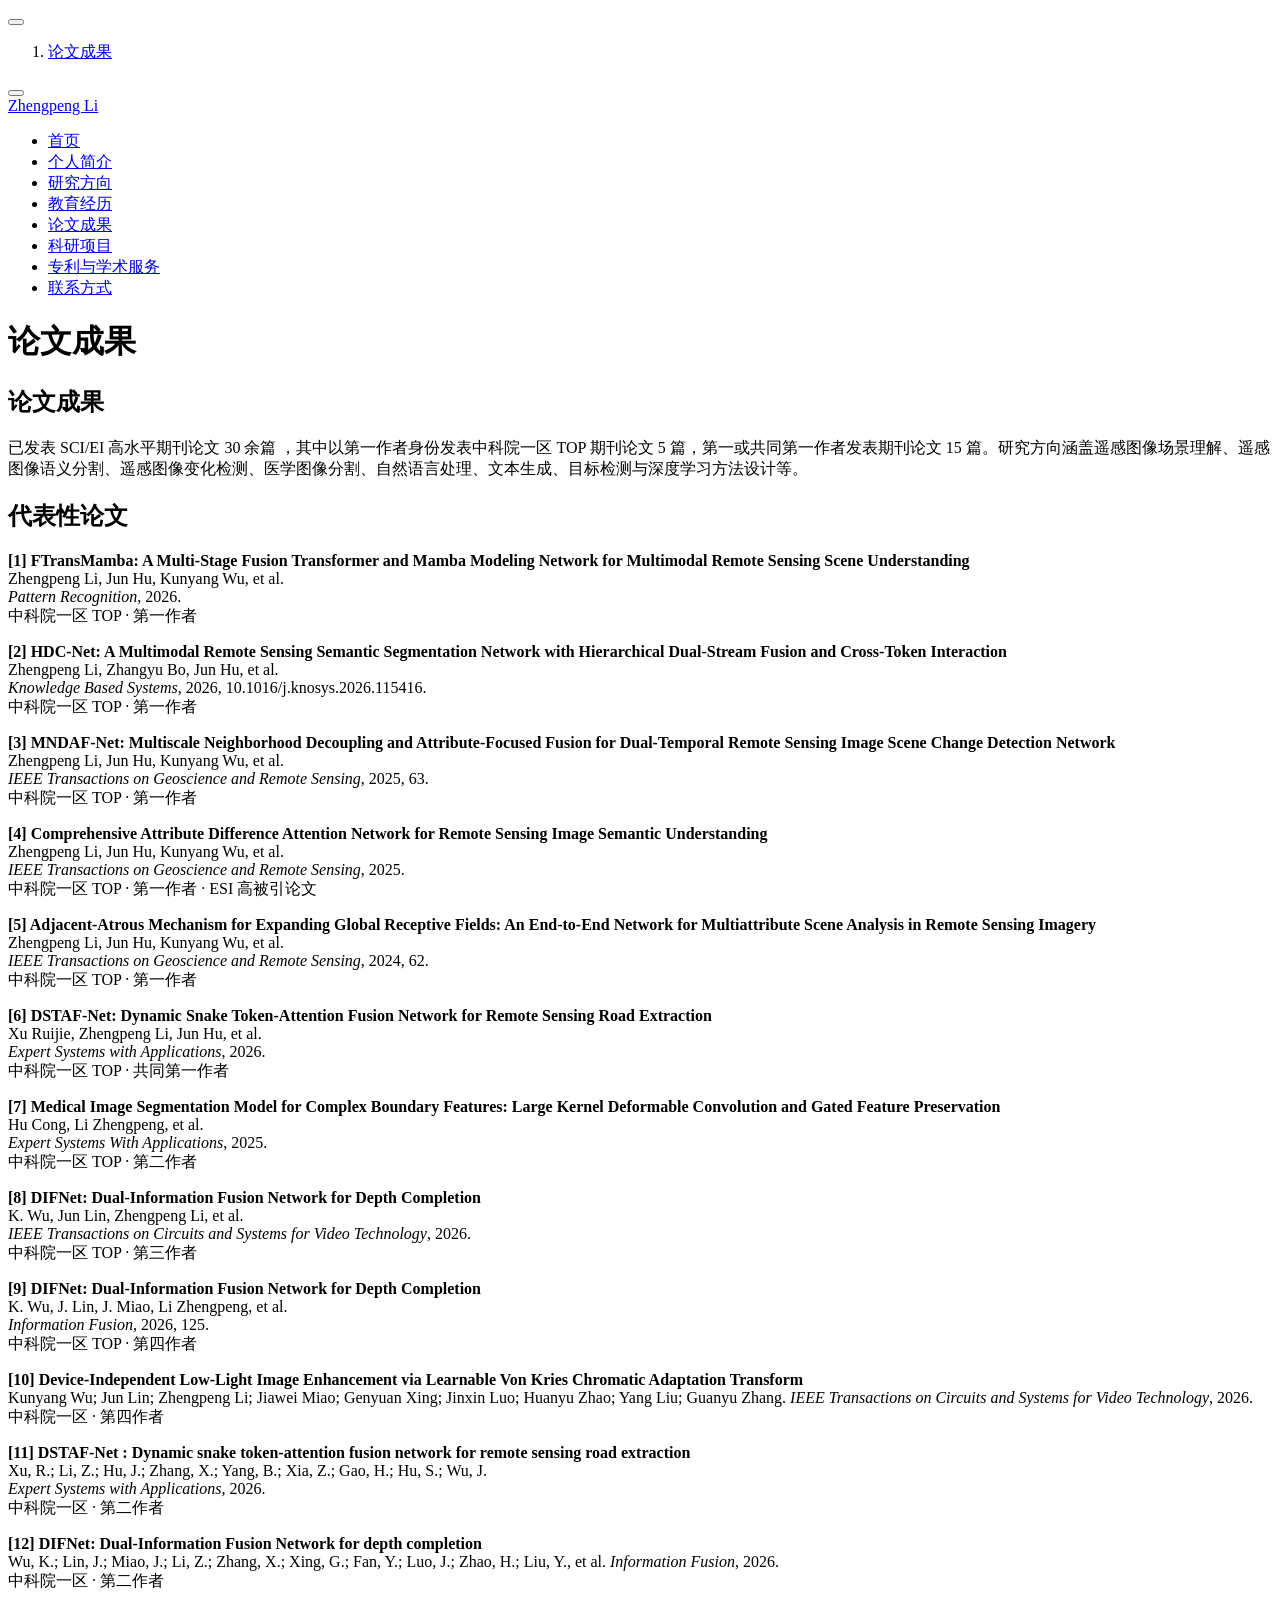
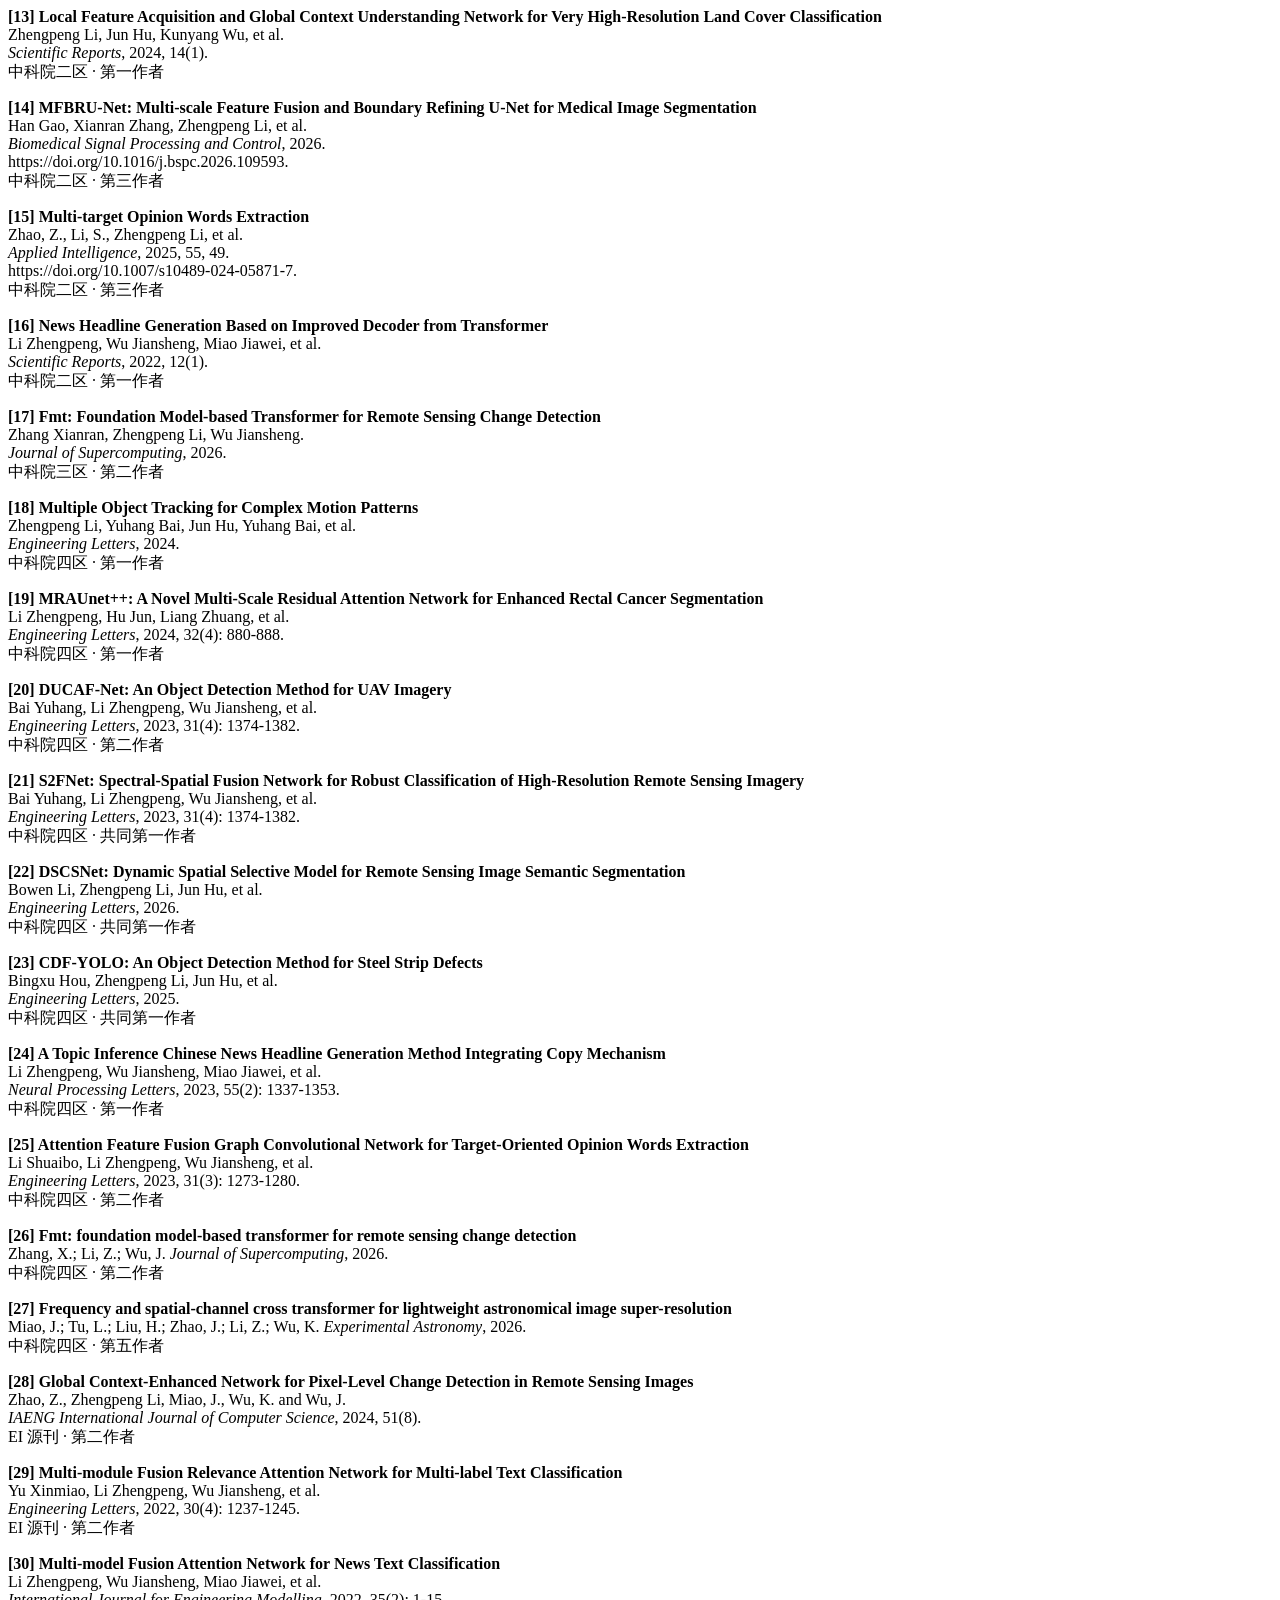
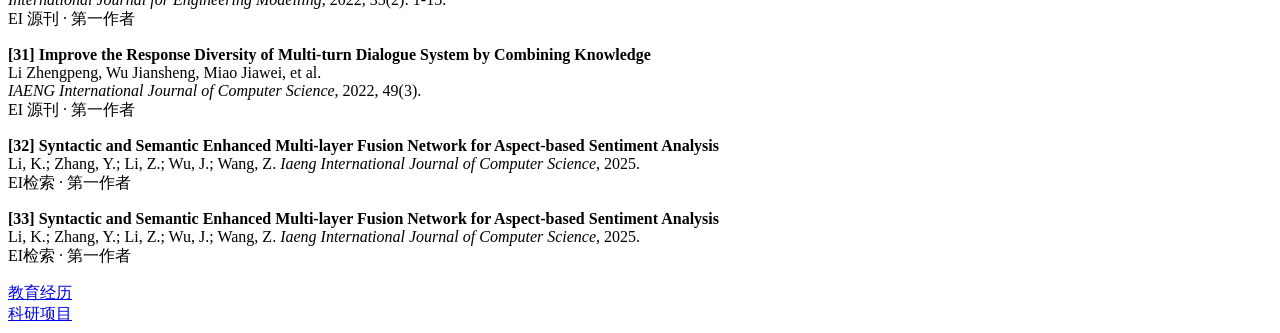
==== docs/publications.html @ 9f1d7768 "update page" ====
<!DOCTYPE html>
<html xmlns="http://www.w3.org/1999/xhtml" lang="en" xml:lang="en"><head>

<meta charset="utf-8">
<meta name="generator" content="quarto-1.9.38">

<meta name="viewport" content="width=device-width, initial-scale=1.0, user-scalable=yes">


<title>论文成果 – Zhengpeng Li</title>
<style>
/* Default styles provided by pandoc.
** See https://pandoc.org/MANUAL.html#variables-for-html for config info.
*/
code{white-space: pre-wrap;}
span.smallcaps{font-variant: small-caps;}
div.columns{display: flex; gap: min(4vw, 1.5em);}
div.column{flex: auto; overflow-x: auto;}
div.hanging-indent{margin-left: 1.5em; text-indent: -1.5em;}
ul.task-list{list-style: none;}
ul.task-list li input[type="checkbox"] {
  width: 0.8em;
  margin: 0 0.8em 0.2em -1em; /* quarto-specific, see https://github.com/quarto-dev/quarto-cli/issues/4556 */ 
  vertical-align: middle;
}
</style>


<script src="site_libs/quarto-nav/quarto-nav.js"></script>
<script src="site_libs/quarto-nav/headroom.min.js"></script>
<script src="site_libs/clipboard/clipboard.min.js"></script>
<script src="site_libs/quarto-search/autocomplete.umd.js"></script>
<script src="site_libs/quarto-search/fuse.min.js"></script>
<script src="site_libs/quarto-search/quarto-search.js"></script>
<meta name="quarto:offset" content="./">
<link href="./projects.html" rel="next">
<link href="./education.html" rel="prev">
<script src="site_libs/quarto-html/quarto.js" type="module"></script>
<script src="site_libs/quarto-html/tabsets/tabsets.js" type="module"></script>
<script src="site_libs/quarto-html/popper.min.js"></script>
<script src="site_libs/quarto-html/tippy.umd.min.js"></script>
<script src="site_libs/quarto-html/anchor.min.js"></script>
<link href="site_libs/quarto-html/tippy.css" rel="stylesheet">
<link href="site_libs/quarto-html/quarto-syntax-highlighting-15634bcf2e68342d4ad2dfa704d543f6.css" rel="stylesheet" id="quarto-text-highlighting-styles">
<script src="site_libs/bootstrap/bootstrap.min.js"></script>
<link href="site_libs/bootstrap/bootstrap-icons.css" rel="stylesheet">
<link href="site_libs/bootstrap/bootstrap-787e033c7b6f65c9dfccb6078e5d2d34.min.css" rel="stylesheet" append-hash="true" id="quarto-bootstrap" data-mode="light">
<script id="quarto-search-options" type="application/json">{
  "location": "sidebar",
  "copy-button": false,
  "collapse-after": 3,
  "panel-placement": "start",
  "type": "textbox",
  "limit": 50,
  "keyboard-shortcut": [
    "f",
    "/",
    "s"
  ],
  "show-item-context": false,
  "language": {
    "search-no-results-text": "No results",
    "search-matching-documents-text": "matching documents",
    "search-copy-link-title": "Copy link to search",
    "search-hide-matches-text": "Hide additional matches",
    "search-more-match-text": "more match in this document",
    "search-more-matches-text": "more matches in this document",
    "search-clear-button-title": "Clear",
    "search-text-placeholder": "",
    "search-detached-cancel-button-title": "Cancel",
    "search-submit-button-title": "Submit",
    "search-label": "Search"
  }
}</script>
<style>html{ scroll-behavior: smooth; }</style>


<link rel="stylesheet" href="styles.css">
</head>

<body class="nav-sidebar docked fullcontent quarto-light">

<div id="quarto-search-results"></div>
  <header id="quarto-header" class="headroom fixed-top">
  <nav class="quarto-secondary-nav">
    <div class="container-fluid d-flex">
      <button type="button" class="quarto-btn-toggle btn" data-bs-toggle="collapse" role="button" data-bs-target=".quarto-sidebar-collapse-item" aria-controls="quarto-sidebar" aria-expanded="false" aria-label="Toggle sidebar navigation" onclick="if (window.quartoToggleHeadroom) { window.quartoToggleHeadroom(); }">
        <i class="bi bi-layout-text-sidebar-reverse"></i>
      </button>
        <nav class="quarto-page-breadcrumbs" aria-label="breadcrumb"><ol class="breadcrumb"><li class="breadcrumb-item"><a href="./publications.html">论文成果</a></li></ol></nav>
        <a class="flex-grow-1" role="navigation" data-bs-toggle="collapse" data-bs-target=".quarto-sidebar-collapse-item" aria-controls="quarto-sidebar" aria-expanded="false" aria-label="Toggle sidebar navigation" onclick="if (window.quartoToggleHeadroom) { window.quartoToggleHeadroom(); }">      
        </a>
      <button type="button" class="btn quarto-search-button" aria-label="Search" onclick="window.quartoOpenSearch();">
        <i class="bi bi-search"></i>
      </button>
    </div>
  </nav>
</header>
<!-- content -->
<div id="quarto-content" class="quarto-container page-columns page-rows-contents page-layout-article">
<!-- sidebar -->
  <nav id="quarto-sidebar" class="sidebar collapse collapse-horizontal quarto-sidebar-collapse-item sidebar-navigation docked overflow-auto">
    <div class="pt-lg-2 mt-2 text-left sidebar-header">
    <div class="sidebar-title mb-0 py-0">
      <a href="./">Zhengpeng Li</a> 
    </div>
      </div>
        <div class="mt-2 flex-shrink-0 align-items-center">
        <div class="sidebar-search">
        <div id="quarto-search" class="" title="Search"></div>
        </div>
        </div>
    <div class="sidebar-menu-container"> 
    <ul class="list-unstyled mt-1">
        <li class="sidebar-item">
  <div class="sidebar-item-container"> 
  <a href="./index.html" class="sidebar-item-text sidebar-link">
 <span class="menu-text">首页</span></a>
  </div>
</li>
        <li class="sidebar-item">
  <div class="sidebar-item-container"> 
  <a href="./about.html" class="sidebar-item-text sidebar-link">
 <span class="menu-text">个人简介</span></a>
  </div>
</li>
        <li class="sidebar-item">
  <div class="sidebar-item-container"> 
  <a href="./research.html" class="sidebar-item-text sidebar-link">
 <span class="menu-text">研究方向</span></a>
  </div>
</li>
        <li class="sidebar-item">
  <div class="sidebar-item-container"> 
  <a href="./education.html" class="sidebar-item-text sidebar-link">
 <span class="menu-text">教育经历</span></a>
  </div>
</li>
        <li class="sidebar-item">
  <div class="sidebar-item-container"> 
  <a href="./publications.html" class="sidebar-item-text sidebar-link active">
 <span class="menu-text">论文成果</span></a>
  </div>
</li>
        <li class="sidebar-item">
  <div class="sidebar-item-container"> 
  <a href="./projects.html" class="sidebar-item-text sidebar-link">
 <span class="menu-text">科研项目</span></a>
  </div>
</li>
        <li class="sidebar-item">
  <div class="sidebar-item-container"> 
  <a href="./service.html" class="sidebar-item-text sidebar-link">
 <span class="menu-text">专利与学术服务</span></a>
  </div>
</li>
        <li class="sidebar-item">
  <div class="sidebar-item-container"> 
  <a href="./contact.html" class="sidebar-item-text sidebar-link">
 <span class="menu-text">联系方式</span></a>
  </div>
</li>
    </ul>
    </div>
</nav>
<div id="quarto-sidebar-glass" class="quarto-sidebar-collapse-item" data-bs-toggle="collapse" data-bs-target=".quarto-sidebar-collapse-item"></div>
<!-- margin-sidebar -->
    
<!-- main -->
<main class="content" id="quarto-document-content">

<header id="title-block-header" class="quarto-title-block default">
<div class="quarto-title">
<h1 class="title">论文成果</h1>
</div>



<div class="quarto-title-meta">

    
  
    
  </div>
  


</header>


<section id="论文成果" class="level1">
<h1>论文成果</h1>
<div class="content-card">
<p>已发表 SCI/EI 高水平期刊论文 30 余篇 ，其中以第一作者身份发表中科院一区 TOP 期刊论文 5 篇，第一或共同第一作者发表期刊论文 15 篇。研究方向涵盖遥感图像场景理解、遥感图像语义分割、遥感图像变化检测、医学图像分割、自然语言处理、文本生成、目标检测与深度学习方法设计等。</p>
</div>
<section id="代表性论文" class="level2">
<h2 class="anchored" data-anchor-id="代表性论文">代表性论文</h2>
<div class="paper-list">
<div class="paper-card">
<p><strong>[1] FTransMamba: A Multi-Stage Fusion Transformer and Mamba Modeling Network for Multimodal Remote Sensing Scene Understanding</strong><br>
Zhengpeng Li, Jun Hu, Kunyang Wu, et al.<br>
<em>Pattern Recognition</em>, 2026.<br>
<span class="paper-label">中科院一区 TOP · 第一作者</span></p>
</div>
<div class="paper-card">
<p><strong>[2] HDC-Net: A Multimodal Remote Sensing Semantic Segmentation Network with Hierarchical Dual-Stream Fusion and Cross-Token Interaction</strong><br>
Zhengpeng Li, Zhangyu Bo, Jun Hu, et al.<br>
<em>Knowledge Based Systems</em>, 2026, 10.1016/j.knosys.2026.115416.<br>
<span class="paper-label">中科院一区 TOP · 第一作者</span></p>
</div>
<div class="paper-card">
<p><strong>[3] MNDAF-Net: Multiscale Neighborhood Decoupling and Attribute-Focused Fusion for Dual-Temporal Remote Sensing Image Scene Change Detection Network</strong><br>
Zhengpeng Li, Jun Hu, Kunyang Wu, et al.<br>
<em>IEEE Transactions on Geoscience and Remote Sensing</em>, 2025, 63.<br>
<span class="paper-label">中科院一区 TOP · 第一作者</span></p>
</div>
<div class="paper-card">
<p><strong>[4] Comprehensive Attribute Difference Attention Network for Remote Sensing Image Semantic Understanding</strong><br>
Zhengpeng Li, Jun Hu, Kunyang Wu, et al.<br>
<em>IEEE Transactions on Geoscience and Remote Sensing</em>, 2025.<br>
<span class="paper-label orange">中科院一区 TOP · 第一作者 · ESI 高被引论文</span></p>
</div>
<div class="paper-card">
<p><strong>[5] Adjacent-Atrous Mechanism for Expanding Global Receptive Fields: An End-to-End Network for Multiattribute Scene Analysis in Remote Sensing Imagery</strong><br>
Zhengpeng Li, Jun Hu, Kunyang Wu, et al.<br>
<em>IEEE Transactions on Geoscience and Remote Sensing</em>, 2024, 62.<br>
<span class="paper-label">中科院一区 TOP · 第一作者</span></p>
</div>
<div class="paper-card">
<p><strong>[6] DSTAF-Net: Dynamic Snake Token-Attention Fusion Network for Remote Sensing Road Extraction</strong><br>
Xu Ruijie, Zhengpeng Li, Jun Hu, et al.<br>
<em>Expert Systems with Applications</em>, 2026.<br>
<span class="paper-label blue">中科院一区 TOP · 共同第一作者</span></p>
</div>
<div class="paper-card">
<p><strong>[7] Medical Image Segmentation Model for Complex Boundary Features: Large Kernel Deformable Convolution and Gated Feature Preservation</strong><br>
Hu Cong, Li Zhengpeng, et al.<br>
<em>Expert Systems With Applications</em>, 2025.<br>
<span class="paper-label blue">中科院一区 TOP · 第二作者</span></p>
</div>
<div class="paper-card">
<p><strong>[8] DIFNet: Dual-Information Fusion Network for Depth Completion</strong><br>
K. Wu, Jun Lin, Zhengpeng Li, et al.<br>
<em>IEEE Transactions on Circuits and Systems for Video Technology</em>, 2026.<br>
<span class="paper-label gray">中科院一区 TOP · 第三作者</span></p>
</div>
<div class="paper-card">
<p><strong>[9] DIFNet: Dual-Information Fusion Network for Depth Completion</strong><br>
K. Wu, J. Lin, J. Miao, Li Zhengpeng, et al.<br>
<em>Information Fusion</em>, 2026, 125.<br>
<span class="paper-label gray">中科院一区 TOP · 第四作者</span></p>
</div>
<div class="paper-card">
<p><strong>[10] Device-Independent Low-Light Image Enhancement via Learnable Von Kries Chromatic Adaptation Transform</strong><br>
Kunyang Wu; Jun Lin; Zhengpeng Li; Jiawei Miao; Genyuan Xing; Jinxin Luo; Huanyu Zhao; Yang Liu; Guanyu Zhang. <em>IEEE Transactions on Circuits and Systems for Video Technology</em>, 2026.<br>
<span class="paper-label gray">中科院一区 · 第四作者</span></p>
</div>
<div class="paper-card">
<p><strong>[11] DSTAF-Net : Dynamic snake token-attention fusion network for remote sensing road extraction</strong><br>
Xu, R.; Li, Z.; Hu, J.; Zhang, X.; Yang, B.; Xia, Z.; Gao, H.; Hu, S.; Wu, J.<br>
<em>Expert Systems with Applications</em>, 2026.<br>
<span class="paper-label gray">中科院一区 · 第二作者</span></p>
</div>
<div class="paper-card">
<p><strong>[12] DIFNet: Dual-Information Fusion Network for depth completion</strong><br>
Wu, K.; Lin, J.; Miao, J.; Li, Z.; Zhang, X.; Xing, G.; Fan, Y.; Luo, J.; Zhao, H.; Liu, Y., et al. <em>Information Fusion</em>, 2026.<br>
<span class="paper-label gray">中科院一区 · 第二作者</span></p>
</div>
<div class="paper-card">
<p><strong>[13] Local Feature Acquisition and Global Context Understanding Network for Very High-Resolution Land Cover Classification</strong><br>
Zhengpeng Li, Jun Hu, Kunyang Wu, et al.<br>
<em>Scientific Reports</em>, 2024, 14(1).<br>
<span class="paper-label gray">中科院二区 · 第一作者</span></p>
</div>
<div class="paper-card">
<p><strong>[14] MFBRU-Net: Multi-scale Feature Fusion and Boundary Refining U-Net for Medical Image Segmentation</strong><br>
Han Gao, Xianran Zhang, Zhengpeng Li, et al.<br>
<em>Biomedical Signal Processing and Control</em>, 2026.<br>
https://doi.org/10.1016/j.bspc.2026.109593.<br>
<span class="paper-label gray">中科院二区 · 第三作者</span></p>
</div>
<div class="paper-card">
<p><strong>[15] Multi-target Opinion Words Extraction</strong><br>
Zhao, Z., Li, S., Zhengpeng Li, et al.<br>
<em>Applied Intelligence</em>, 2025, 55, 49.<br>
https://doi.org/10.1007/s10489-024-05871-7.<br>
<span class="paper-label gray">中科院二区 · 第三作者</span></p>
</div>
<div class="paper-card">
<p><strong>[16] News Headline Generation Based on Improved Decoder from Transformer</strong><br>
Li Zhengpeng, Wu Jiansheng, Miao Jiawei, et al.<br>
<em>Scientific Reports</em>, 2022, 12(1).<br>
<span class="paper-label gray">中科院二区 · 第一作者</span></p>
</div>
<div class="paper-card">
<p><strong>[17] Fmt: Foundation Model-based Transformer for Remote Sensing Change Detection</strong><br>
Zhang Xianran, Zhengpeng Li, Wu Jiansheng.<br>
<em>Journal of Supercomputing</em>, 2026.<br>
<span class="paper-label gray">中科院三区 · 第二作者</span></p>
</div>
<div class="paper-card">
<p><strong>[18] Multiple Object Tracking for Complex Motion Patterns</strong><br>
Zhengpeng Li, Yuhang Bai, Jun Hu, Yuhang Bai, et al.<br>
<em>Engineering Letters</em>, 2024.<br>
<span class="paper-label gray">中科院四区 · 第一作者</span></p>
</div>
<div class="paper-card">
<p><strong>[19] MRAUnet++: A Novel Multi-Scale Residual Attention Network for Enhanced Rectal Cancer Segmentation</strong><br>
Li Zhengpeng, Hu Jun, Liang Zhuang, et al.<br>
<em>Engineering Letters</em>, 2024, 32(4): 880-888.<br>
<span class="paper-label gray">中科院四区 · 第一作者</span></p>
</div>
<div class="paper-card">
<p><strong>[20] DUCAF-Net: An Object Detection Method for UAV Imagery</strong><br>
Bai Yuhang, Li Zhengpeng, Wu Jiansheng, et al.<br>
<em>Engineering Letters</em>, 2023, 31(4): 1374-1382.<br>
<span class="paper-label gray">中科院四区 · 第二作者</span></p>
</div>
<div class="paper-card">
<p><strong>[21] S2FNet: Spectral-Spatial Fusion Network for Robust Classification of High-Resolution Remote Sensing Imagery</strong><br>
Bai Yuhang, Li Zhengpeng, Wu Jiansheng, et al.<br>
<em>Engineering Letters</em>, 2023, 31(4): 1374-1382.<br>
<span class="paper-label blue">中科院四区 · 共同第一作者</span></p>
</div>
<div class="paper-card">
<p><strong>[22] DSCSNet: Dynamic Spatial Selective Model for Remote Sensing Image Semantic Segmentation</strong><br>
Bowen Li, Zhengpeng Li, Jun Hu, et al.<br>
<em>Engineering Letters</em>, 2026.<br>
<span class="paper-label blue">中科院四区 · 共同第一作者</span></p>
</div>
<div class="paper-card">
<p><strong>[23] CDF-YOLO: An Object Detection Method for Steel Strip Defects</strong><br>
Bingxu Hou, Zhengpeng Li, Jun Hu, et al.<br>
<em>Engineering Letters</em>, 2025.<br>
<span class="paper-label blue">中科院四区 · 共同第一作者</span></p>
</div>
<div class="paper-card">
<p><strong>[24] A Topic Inference Chinese News Headline Generation Method Integrating Copy Mechanism</strong><br>
Li Zhengpeng, Wu Jiansheng, Miao Jiawei, et al.<br>
<em>Neural Processing Letters</em>, 2023, 55(2): 1337-1353.<br>
<span class="paper-label gray">中科院四区 · 第一作者</span></p>
</div>
<div class="paper-card">
<p><strong>[25] Attention Feature Fusion Graph Convolutional Network for Target-Oriented Opinion Words Extraction</strong><br>
Li Shuaibo, Li Zhengpeng, Wu Jiansheng, et al.<br>
<em>Engineering Letters</em>, 2023, 31(3): 1273-1280.<br>
<span class="paper-label gray">中科院四区 · 第二作者</span></p>
</div>
<div class="paper-card">
<p><strong>[26] Fmt: foundation model-based transformer for remote sensing change detection</strong><br>
Zhang, X.; Li, Z.; Wu, J. <em>Journal of Supercomputing</em>, 2026.<br>
<span class="paper-label gray">中科院四区 · 第二作者</span></p>
</div>
<div class="paper-card">
<p><strong>[27] Frequency and spatial-channel cross transformer for lightweight astronomical image super-resolution</strong><br>
Miao, J.; Tu, L.; Liu, H.; Zhao, J.; Li, Z.; Wu, K. <em>Experimental Astronomy</em>, 2026.<br>
<span class="paper-label gray">中科院四区 · 第五作者</span></p>
</div>
<div class="paper-card">
<p><strong>[28] Global Context-Enhanced Network for Pixel-Level Change Detection in Remote Sensing Images</strong><br>
Zhao, Z., Zhengpeng Li, Miao, J., Wu, K. and Wu, J.<br>
<em>IAENG International Journal of Computer Science</em>, 2024, 51(8).<br>
<span class="paper-label gray">EI 源刊 · 第二作者</span></p>
</div>
<div class="paper-card">
<p><strong>[29] Multi-module Fusion Relevance Attention Network for Multi-label Text Classification</strong><br>
Yu Xinmiao, Li Zhengpeng, Wu Jiansheng, et al.<br>
<em>Engineering Letters</em>, 2022, 30(4): 1237-1245.<br>
<span class="paper-label gray">EI 源刊 · 第二作者</span></p>
</div>
<div class="paper-card">
<p><strong>[30] Multi-model Fusion Attention Network for News Text Classification</strong><br>
Li Zhengpeng, Wu Jiansheng, Miao Jiawei, et al.<br>
<em>International Journal for Engineering Modelling</em>, 2022, 35(2): 1-15.<br>
<span class="paper-label gray">EI 源刊 · 第一作者</span></p>
</div>
<div class="paper-card">
<p><strong>[31] Improve the Response Diversity of Multi-turn Dialogue System by Combining Knowledge</strong><br>
Li Zhengpeng, Wu Jiansheng, Miao Jiawei, et al.<br>
<em>IAENG International Journal of Computer Science</em>, 2022, 49(3).<br>
<span class="paper-label gray">EI 源刊 · 第一作者</span></p>
</div>
<div class="paper-card">
<p><strong>[32] Syntactic and Semantic Enhanced Multi-layer Fusion Network for Aspect-based Sentiment Analysis</strong><br>
Li, K.; Zhang, Y.; Li, Z.; Wu, J.; Wang, Z. <em>Iaeng International Journal of Computer Science</em>, 2025.<br>
<span class="paper-label gray">EI检索 · 第一作者</span></p>
</div>
<div class="paper-card">
<p><strong>[33] Syntactic and Semantic Enhanced Multi-layer Fusion Network for Aspect-based Sentiment Analysis</strong><br>
Li, K.; Zhang, Y.; Li, Z.; Wu, J.; Wang, Z. <em>Iaeng International Journal of Computer Science</em>, 2025.<br>
<span class="paper-label gray">EI检索 · 第一作者</span></p>
</div>
</div>


</section>
</section>

</main> <!-- /main -->
<script id="quarto-html-after-body" type="application/javascript">
  window.document.addEventListener("DOMContentLoaded", function (event) {
    const icon = "";
    const anchorJS = new window.AnchorJS();
    anchorJS.options = {
      placement: 'right',
      icon: icon
    };
    anchorJS.add('.anchored');
    const isCodeAnnotation = (el) => {
      for (const clz of el.classList) {
        if (clz.startsWith('code-annotation-')) {                     
          return true;
        }
      }
      return false;
    }
    const onCopySuccess = function(e) {
      // button target
      const button = e.trigger;
      // don't keep focus
      button.blur();
      // flash "checked"
      button.classList.add('code-copy-button-checked');
      var currentTitle = button.getAttribute("title");
      button.setAttribute("title", "Copied!");
      let tooltip;
      if (window.bootstrap) {
        button.setAttribute("data-bs-toggle", "tooltip");
        button.setAttribute("data-bs-placement", "left");
        button.setAttribute("data-bs-title", "Copied!");
        tooltip = new bootstrap.Tooltip(button, 
          { trigger: "manual", 
            customClass: "code-copy-button-tooltip",
            offset: [0, -8]});
        tooltip.show();    
      }
      setTimeout(function() {
        if (tooltip) {
          tooltip.hide();
          button.removeAttribute("data-bs-title");
          button.removeAttribute("data-bs-toggle");
          button.removeAttribute("data-bs-placement");
        }
        button.setAttribute("title", currentTitle);
        button.classList.remove('code-copy-button-checked');
      }, 1000);
      // clear code selection
      e.clearSelection();
    }
    const getTextToCopy = function(trigger) {
      const outerScaffold = trigger.parentElement.cloneNode(true);
      const codeEl = outerScaffold.querySelector('code');
      for (const childEl of codeEl.children) {
        if (isCodeAnnotation(childEl)) {
          childEl.remove();
        }
      }
      return codeEl.innerText;
    }
    const clipboard = new window.ClipboardJS('.code-copy-button:not([data-in-quarto-modal])', {
      text: getTextToCopy
    });
    clipboard.on('success', onCopySuccess);
    if (window.document.getElementById('quarto-embedded-source-code-modal')) {
      const clipboardModal = new window.ClipboardJS('.code-copy-button[data-in-quarto-modal]', {
        text: getTextToCopy,
        container: window.document.getElementById('quarto-embedded-source-code-modal')
      });
      clipboardModal.on('success', onCopySuccess);
    }
      var localhostRegex = new RegExp(/^(?:http|https):\/\/localhost\:?[0-9]*\//);
      var mailtoRegex = new RegExp(/^mailto:/);
        var filterRegex = new RegExp('/' + window.location.host + '/');
      var isInternal = (href) => {
          return filterRegex.test(href) || localhostRegex.test(href) || mailtoRegex.test(href);
      }
      // Inspect non-navigation links and adorn them if external
     var links = window.document.querySelectorAll('a[href]:not(.nav-link):not(.navbar-brand):not(.toc-action):not(.sidebar-link):not(.sidebar-item-toggle):not(.pagination-link):not(.no-external):not([aria-hidden]):not(.dropdown-item):not(.quarto-navigation-tool):not(.about-link)');
      for (var i=0; i<links.length; i++) {
        const link = links[i];
        if (!isInternal(link.href)) {
          // undo the damage that might have been done by quarto-nav.js in the case of
          // links that we want to consider external
          if (link.dataset.originalHref !== undefined) {
            link.href = link.dataset.originalHref;
          }
        }
      }
    function tippyHover(el, contentFn, onTriggerFn, onUntriggerFn) {
      const config = {
        allowHTML: true,
        maxWidth: 500,
        delay: 100,
        arrow: false,
        appendTo: function(el) {
            return el.parentElement;
        },
        interactive: true,
        interactiveBorder: 10,
        theme: 'quarto',
        placement: 'bottom-start',
      };
      if (contentFn) {
        config.content = contentFn;
      }
      if (onTriggerFn) {
        config.onTrigger = onTriggerFn;
      }
      if (onUntriggerFn) {
        config.onUntrigger = onUntriggerFn;
      }
      window.tippy(el, config); 
    }
    const noterefs = window.document.querySelectorAll('a[role="doc-noteref"]');
    for (var i=0; i<noterefs.length; i++) {
      const ref = noterefs[i];
      tippyHover(ref, function() {
        // use id or data attribute instead here
        let href = ref.getAttribute('data-footnote-href') || ref.getAttribute('href');
        try { href = new URL(href).hash; } catch {}
        const id = href.replace(/^#\/?/, "");
        const note = window.document.getElementById(id);
        if (note) {
          return note.innerHTML;
        } else {
          return "";
        }
      });
    }
    const xrefs = window.document.querySelectorAll('a.quarto-xref');
    const processXRef = (id, note) => {
      // Strip column container classes
      const stripColumnClz = (el) => {
        el.classList.remove("page-full", "page-columns");
        if (el.children) {
          for (const child of el.children) {
            stripColumnClz(child);
          }
        }
      }
      stripColumnClz(note)
      if (id === null || id.startsWith('sec-')) {
        // Special case sections, only their first couple elements
        const container = document.createElement("div");
        if (note.children && note.children.length > 2) {
          container.appendChild(note.children[0].cloneNode(true));
          for (let i = 1; i < note.children.length; i++) {
            const child = note.children[i];
            if (child.tagName === "P" && child.innerText === "") {
              continue;
            } else {
              container.appendChild(child.cloneNode(true));
              break;
            }
          }
          if (window.Quarto?.typesetMath) {
            window.Quarto.typesetMath(container);
          }
          return container.innerHTML
        } else {
          if (window.Quarto?.typesetMath) {
            window.Quarto.typesetMath(note);
          }
          return note.innerHTML;
        }
      } else {
        // Remove any anchor links if they are present
        const anchorLink = note.querySelector('a.anchorjs-link');
        if (anchorLink) {
          anchorLink.remove();
        }
        if (window.Quarto?.typesetMath) {
          window.Quarto.typesetMath(note);
        }
        if (note.classList.contains("callout")) {
          return note.outerHTML;
        } else {
          return note.innerHTML;
        }
      }
    }
    for (var i=0; i<xrefs.length; i++) {
      const xref = xrefs[i];
      tippyHover(xref, undefined, function(instance) {
        instance.disable();
        let url = xref.getAttribute('href');
        let hash = undefined; 
        if (url.startsWith('#')) {
          hash = url;
        } else {
          try { hash = new URL(url).hash; } catch {}
        }
        if (hash) {
          const id = hash.replace(/^#\/?/, "");
          const note = window.document.getElementById(id);
          if (note !== null) {
            try {
              const html = processXRef(id, note.cloneNode(true));
              instance.setContent(html);
            } finally {
              instance.enable();
              instance.show();
            }
          } else {
            // See if we can fetch this
            fetch(url.split('#')[0])
            .then(res => res.text())
            .then(html => {
              const parser = new DOMParser();
              const htmlDoc = parser.parseFromString(html, "text/html");
              const note = htmlDoc.getElementById(id);
              if (note !== null) {
                const html = processXRef(id, note);
                instance.setContent(html);
              } 
            }).finally(() => {
              instance.enable();
              instance.show();
            });
          }
        } else {
          // See if we can fetch a full url (with no hash to target)
          // This is a special case and we should probably do some content thinning / targeting
          fetch(url)
          .then(res => res.text())
          .then(html => {
            const parser = new DOMParser();
            const htmlDoc = parser.parseFromString(html, "text/html");
            const note = htmlDoc.querySelector('main.content');
            if (note !== null) {
              // This should only happen for chapter cross references
              // (since there is no id in the URL)
              // remove the first header
              if (note.children.length > 0 && note.children[0].tagName === "HEADER") {
                note.children[0].remove();
              }
              const html = processXRef(null, note);
              instance.setContent(html);
            } 
          }).finally(() => {
            instance.enable();
            instance.show();
          });
        }
      }, function(instance) {
      });
    }
        let selectedAnnoteEl;
        const selectorForAnnotation = ( cell, annotation) => {
          let cellAttr = 'data-code-cell="' + cell + '"';
          let lineAttr = 'data-code-annotation="' +  annotation + '"';
          const selector = 'span[' + cellAttr + '][' + lineAttr + ']';
          return selector;
        }
        const selectCodeLines = (annoteEl) => {
          const doc = window.document;
          const targetCell = annoteEl.getAttribute("data-target-cell");
          const targetAnnotation = annoteEl.getAttribute("data-target-annotation");
          const annoteSpan = window.document.querySelector(selectorForAnnotation(targetCell, targetAnnotation));
          const lines = annoteSpan.getAttribute("data-code-lines").split(",");
          const lineIds = lines.map((line) => {
            return targetCell + "-" + line;
          })
          let top = null;
          let height = null;
          let parent = null;
          if (lineIds.length > 0) {
              //compute the position of the single el (top and bottom and make a div)
              const el = window.document.getElementById(lineIds[0]);
              top = el.offsetTop;
              height = el.offsetHeight;
              parent = el.parentElement.parentElement;
            if (lineIds.length > 1) {
              const lastEl = window.document.getElementById(lineIds[lineIds.length - 1]);
              const bottom = lastEl.offsetTop + lastEl.offsetHeight;
              height = bottom - top;
            }
            if (top !== null && height !== null && parent !== null) {
              // cook up a div (if necessary) and position it 
              let div = window.document.getElementById("code-annotation-line-highlight");
              if (div === null) {
                div = window.document.createElement("div");
                div.setAttribute("id", "code-annotation-line-highlight");
                div.style.position = 'absolute';
                parent.appendChild(div);
              }
              div.style.top = top - 2 + "px";
              div.style.height = height + 4 + "px";
              div.style.left = 0;
              let gutterDiv = window.document.getElementById("code-annotation-line-highlight-gutter");
              if (gutterDiv === null) {
                gutterDiv = window.document.createElement("div");
                gutterDiv.setAttribute("id", "code-annotation-line-highlight-gutter");
                gutterDiv.style.position = 'absolute';
                const codeCell = window.document.getElementById(targetCell);
                const gutter = codeCell.querySelector('.code-annotation-gutter');
                gutter.appendChild(gutterDiv);
              }
              gutterDiv.style.top = top - 2 + "px";
              gutterDiv.style.height = height + 4 + "px";
            }
            selectedAnnoteEl = annoteEl;
          }
        };
        const unselectCodeLines = () => {
          const elementsIds = ["code-annotation-line-highlight", "code-annotation-line-highlight-gutter"];
          elementsIds.forEach((elId) => {
            const div = window.document.getElementById(elId);
            if (div) {
              div.remove();
            }
          });
          selectedAnnoteEl = undefined;
        };
          // Handle positioning of the toggle
      window.addEventListener(
        "resize",
        throttle(() => {
          elRect = undefined;
          if (selectedAnnoteEl) {
            selectCodeLines(selectedAnnoteEl);
          }
        }, 10)
      );
      function throttle(fn, ms) {
      let throttle = false;
      let timer;
        return (...args) => {
          if(!throttle) { // first call gets through
              fn.apply(this, args);
              throttle = true;
          } else { // all the others get throttled
              if(timer) clearTimeout(timer); // cancel #2
              timer = setTimeout(() => {
                fn.apply(this, args);
                timer = throttle = false;
              }, ms);
          }
        };
      }
        // Attach click handler to the DT
        const annoteDls = window.document.querySelectorAll('dt[data-target-cell]');
        for (const annoteDlNode of annoteDls) {
          annoteDlNode.addEventListener('click', (event) => {
            const clickedEl = event.target;
            if (clickedEl !== selectedAnnoteEl) {
              unselectCodeLines();
              const activeEl = window.document.querySelector('dt[data-target-cell].code-annotation-active');
              if (activeEl) {
                activeEl.classList.remove('code-annotation-active');
              }
              selectCodeLines(clickedEl);
              clickedEl.classList.add('code-annotation-active');
            } else {
              // Unselect the line
              unselectCodeLines();
              clickedEl.classList.remove('code-annotation-active');
            }
          });
        }
    const findCites = (el) => {
      const parentEl = el.parentElement;
      if (parentEl) {
        const cites = parentEl.dataset.cites;
        if (cites) {
          return {
            el,
            cites: cites.split(' ')
          };
        } else {
          return findCites(el.parentElement)
        }
      } else {
        return undefined;
      }
    };
    var bibliorefs = window.document.querySelectorAll('a[role="doc-biblioref"]');
    for (var i=0; i<bibliorefs.length; i++) {
      const ref = bibliorefs[i];
      const citeInfo = findCites(ref);
      if (citeInfo) {
        tippyHover(citeInfo.el, function() {
          var popup = window.document.createElement('div');
          citeInfo.cites.forEach(function(cite) {
            var citeDiv = window.document.createElement('div');
            citeDiv.classList.add('hanging-indent');
            citeDiv.classList.add('csl-entry');
            var biblioDiv = window.document.getElementById('ref-' + cite);
            if (biblioDiv) {
              citeDiv.innerHTML = biblioDiv.innerHTML;
            }
            popup.appendChild(citeDiv);
          });
          return popup.innerHTML;
        });
      }
    }
  });
  </script>
<nav class="page-navigation">
  <div class="nav-page nav-page-previous">
      <a href="./education.html" class="pagination-link" aria-label="教育经历">
        <i class="bi bi-arrow-left-short"></i> <span class="nav-page-text">教育经历</span>
      </a>          
  </div>
  <div class="nav-page nav-page-next">
      <a href="./projects.html" class="pagination-link" aria-label="科研项目">
        <span class="nav-page-text">科研项目</span> <i class="bi bi-arrow-right-short"></i>
      </a>
  </div>
</nav>
</div> <!-- /content -->




<script src="site_libs/quarto-html/zenscroll-min.js"></script>
</body></html>
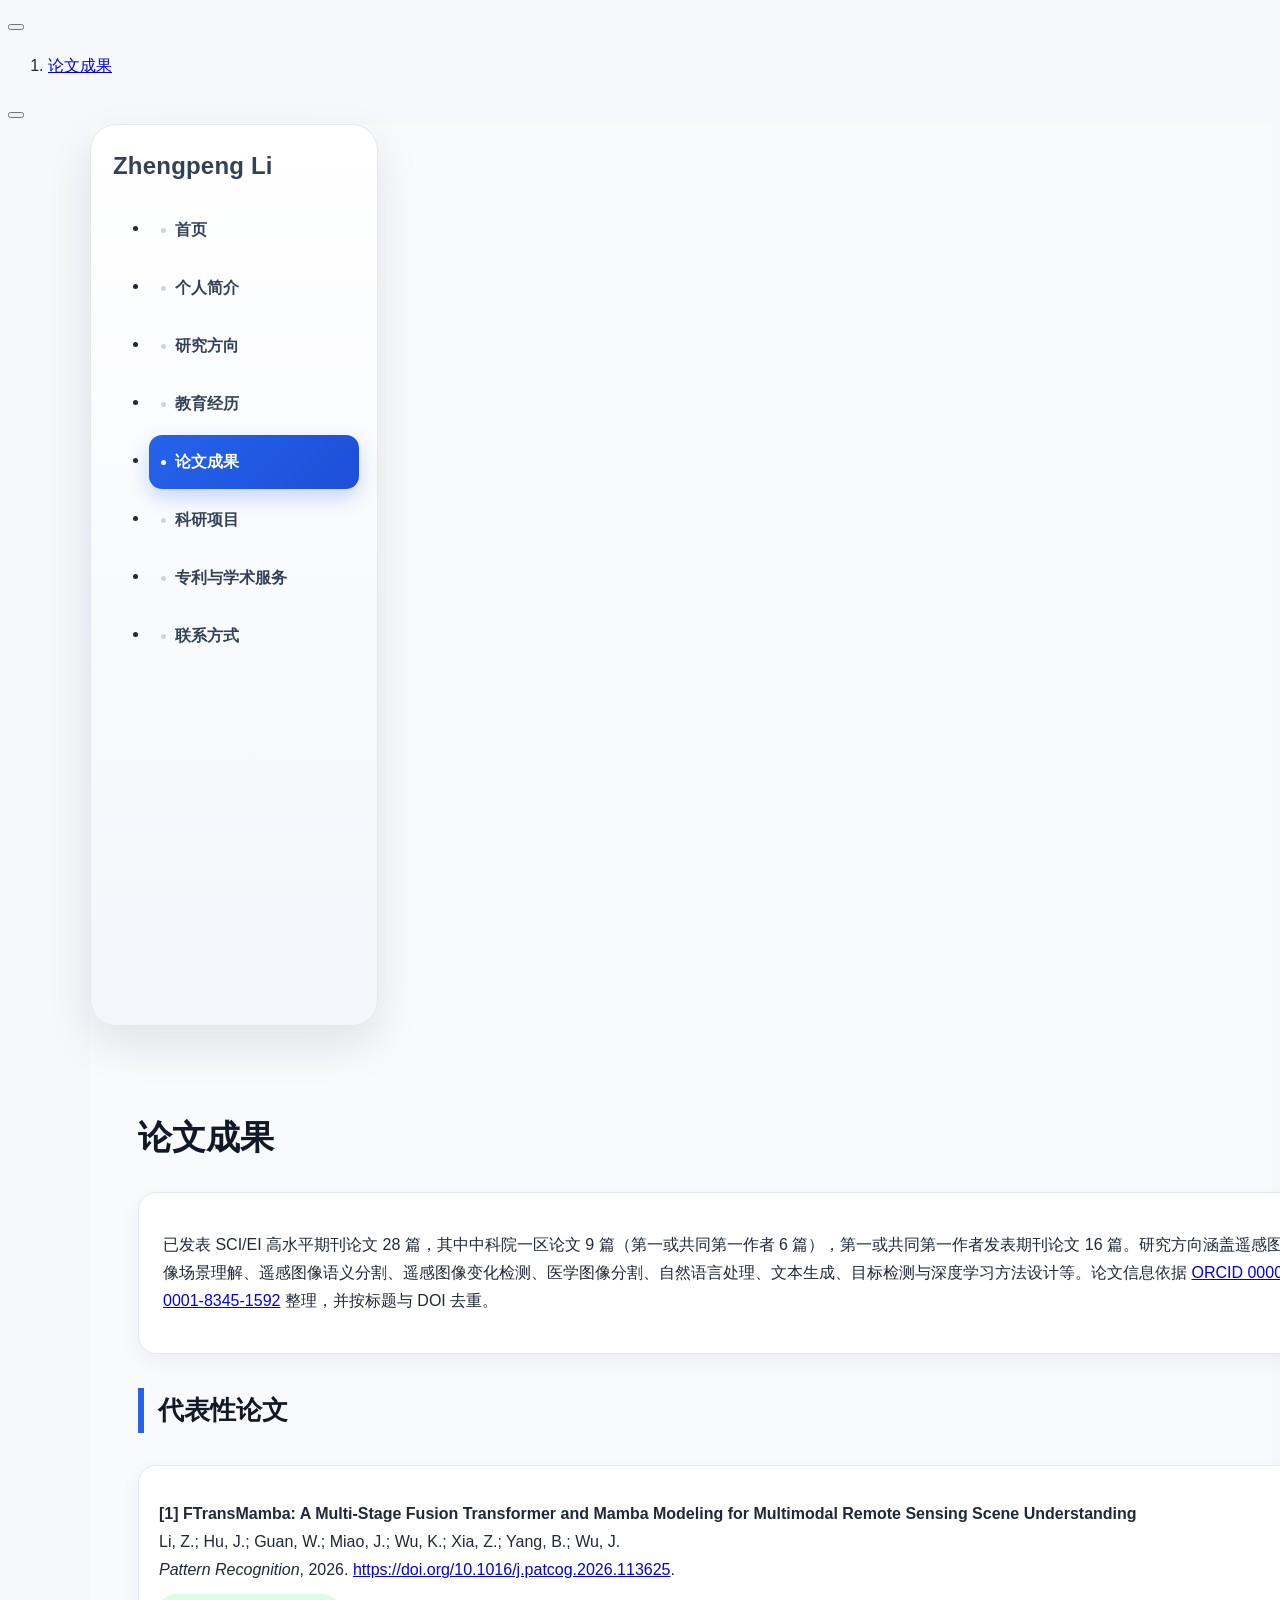
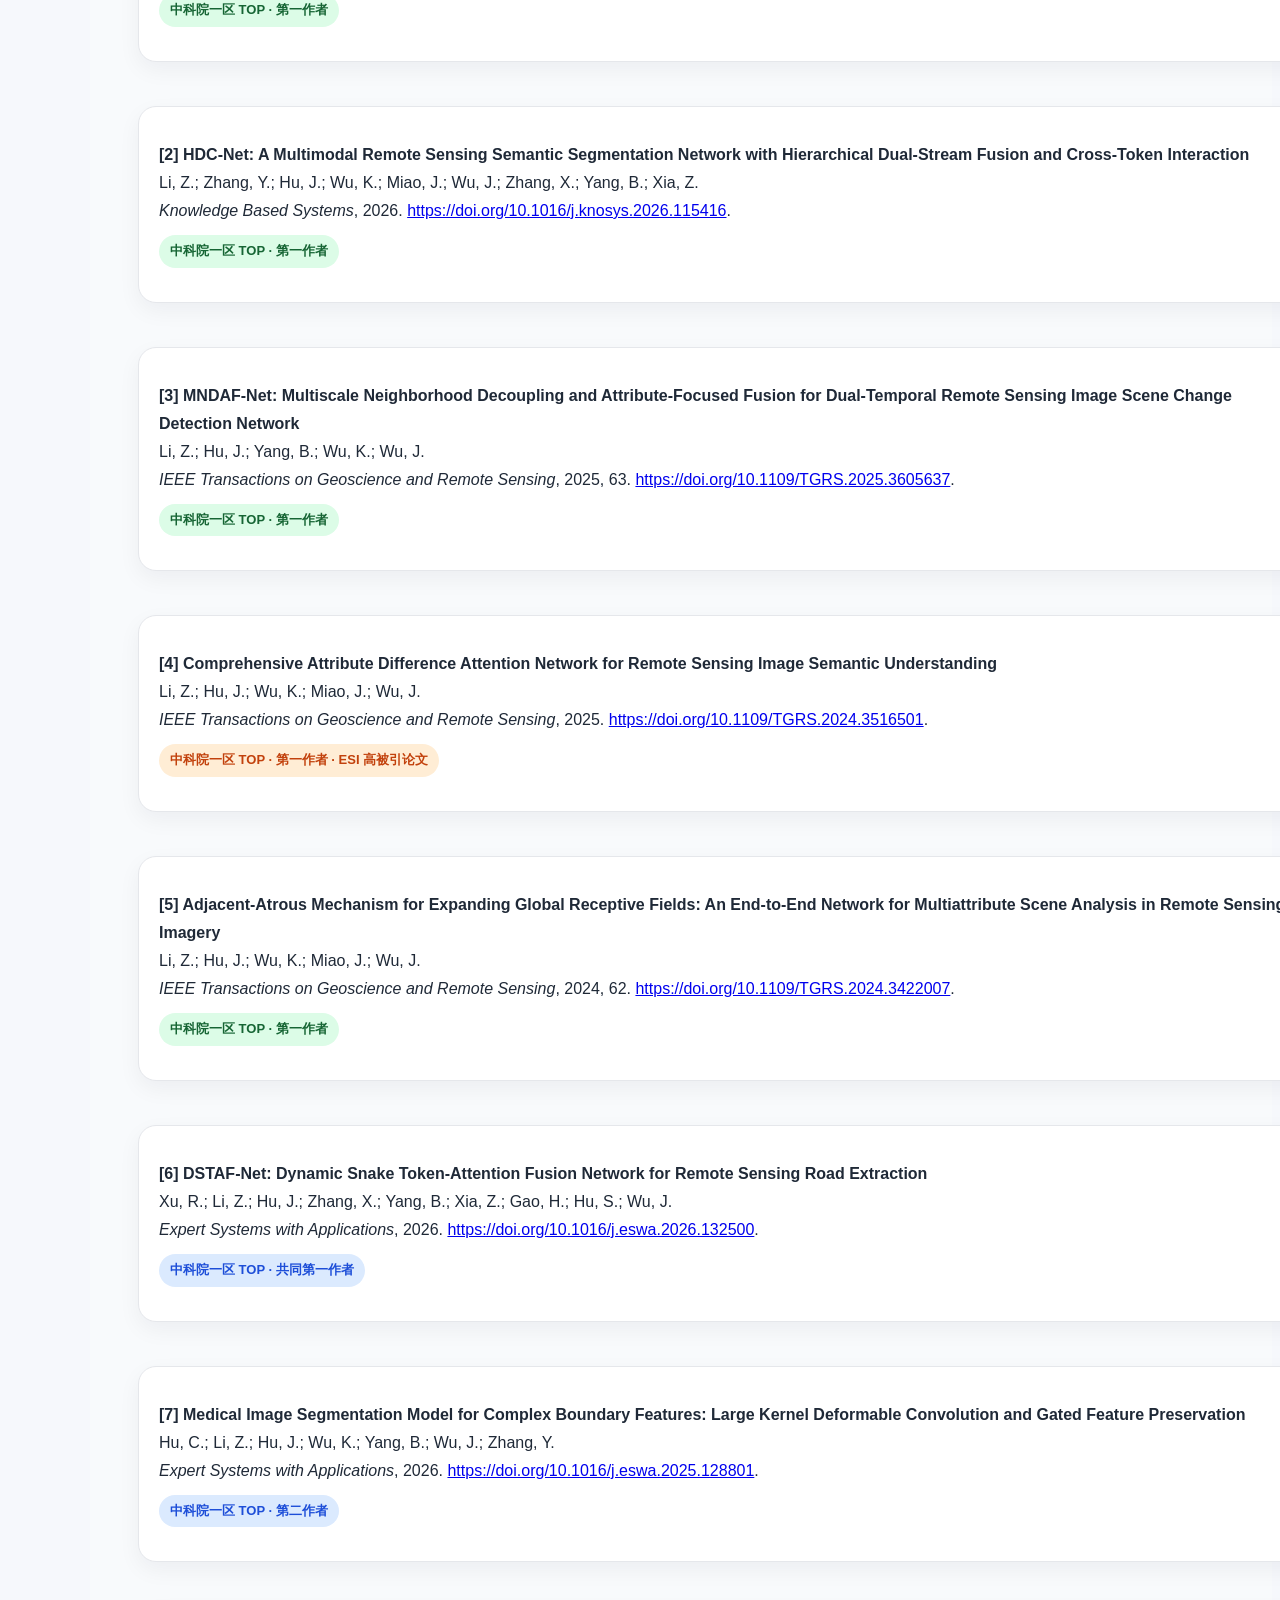
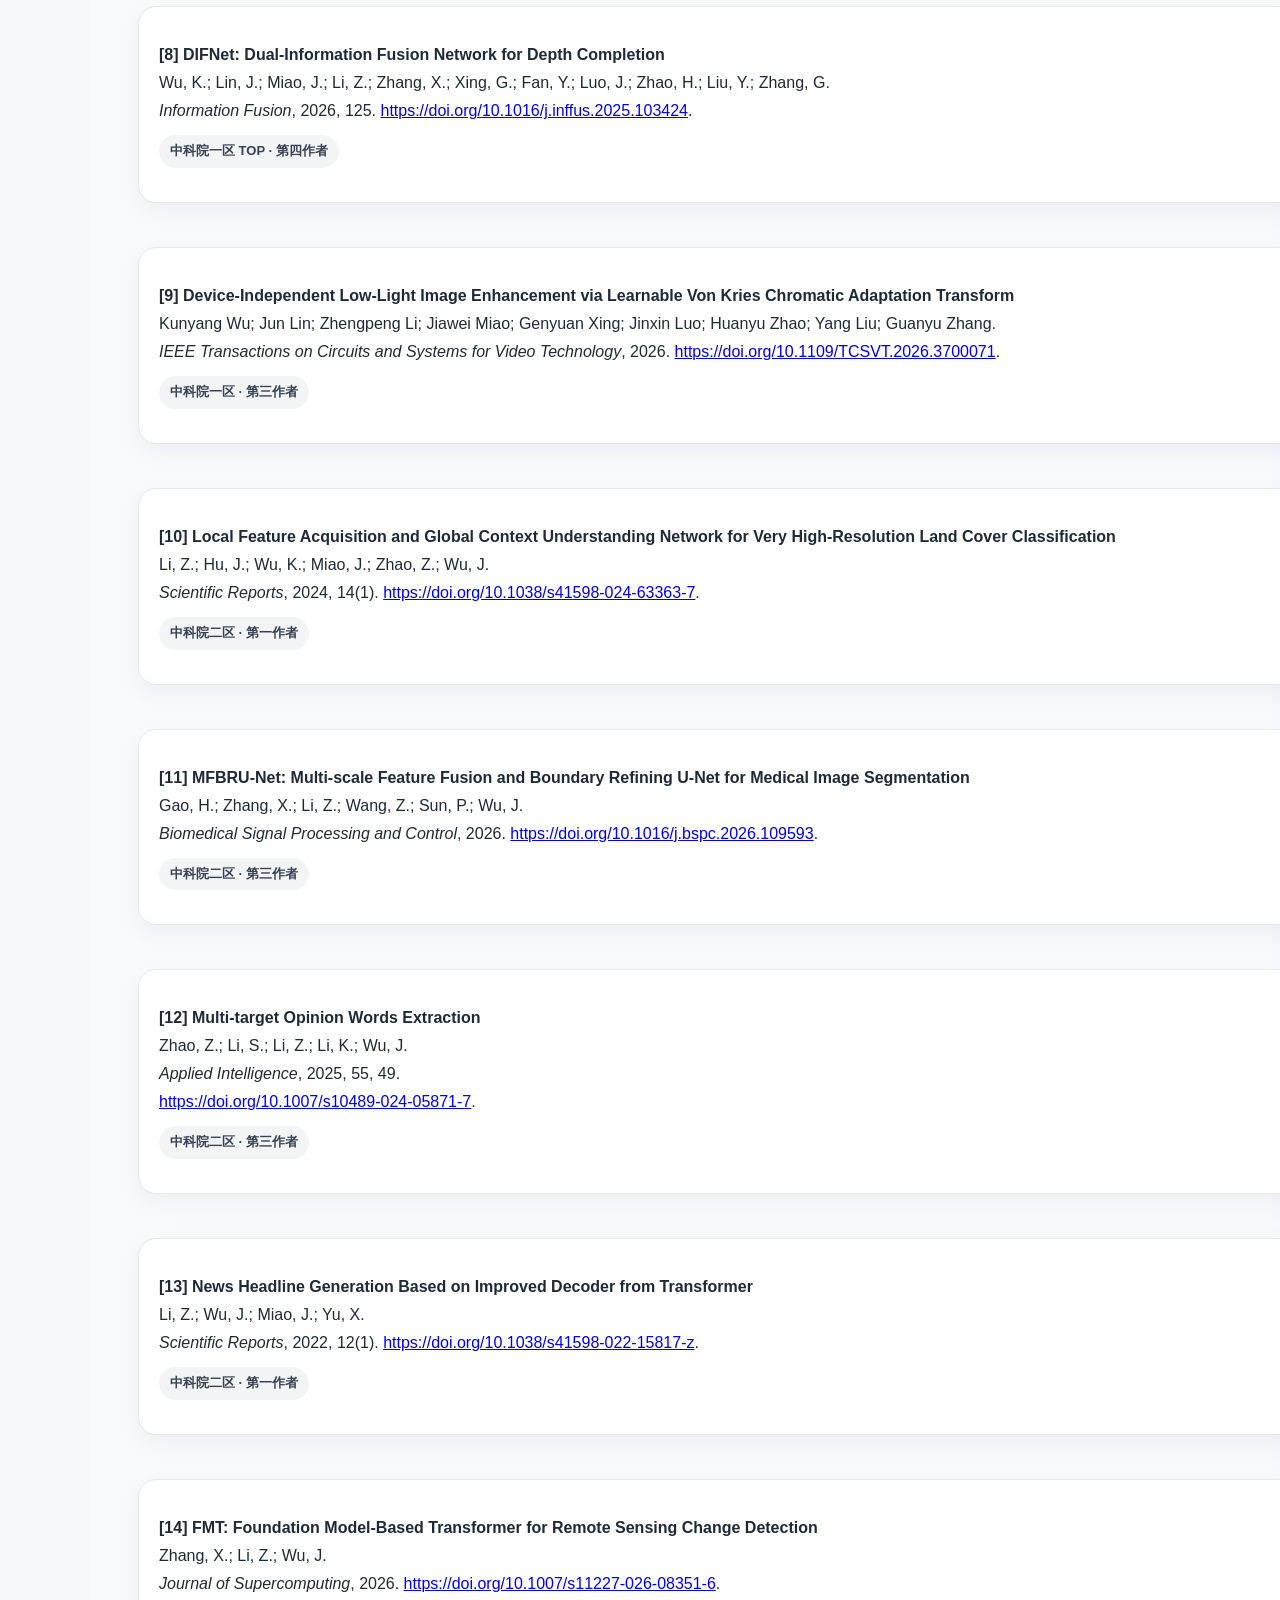
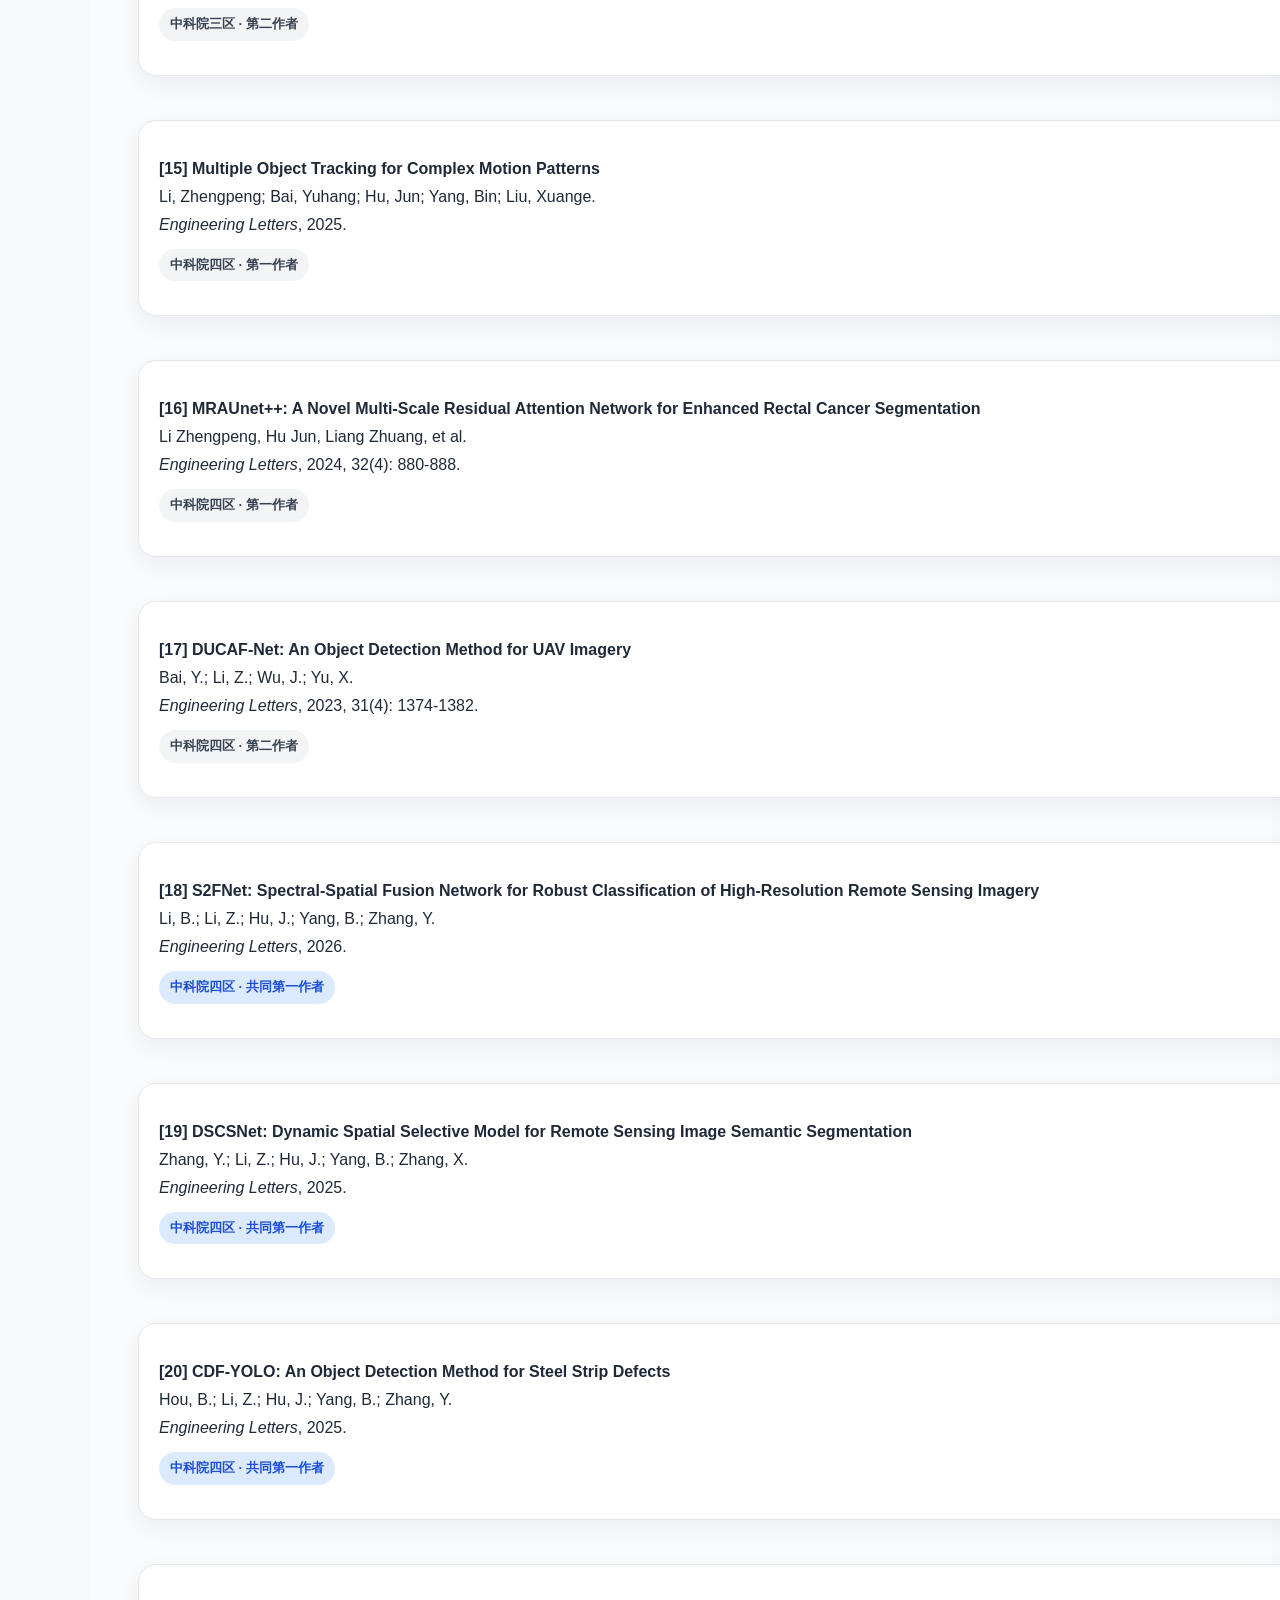
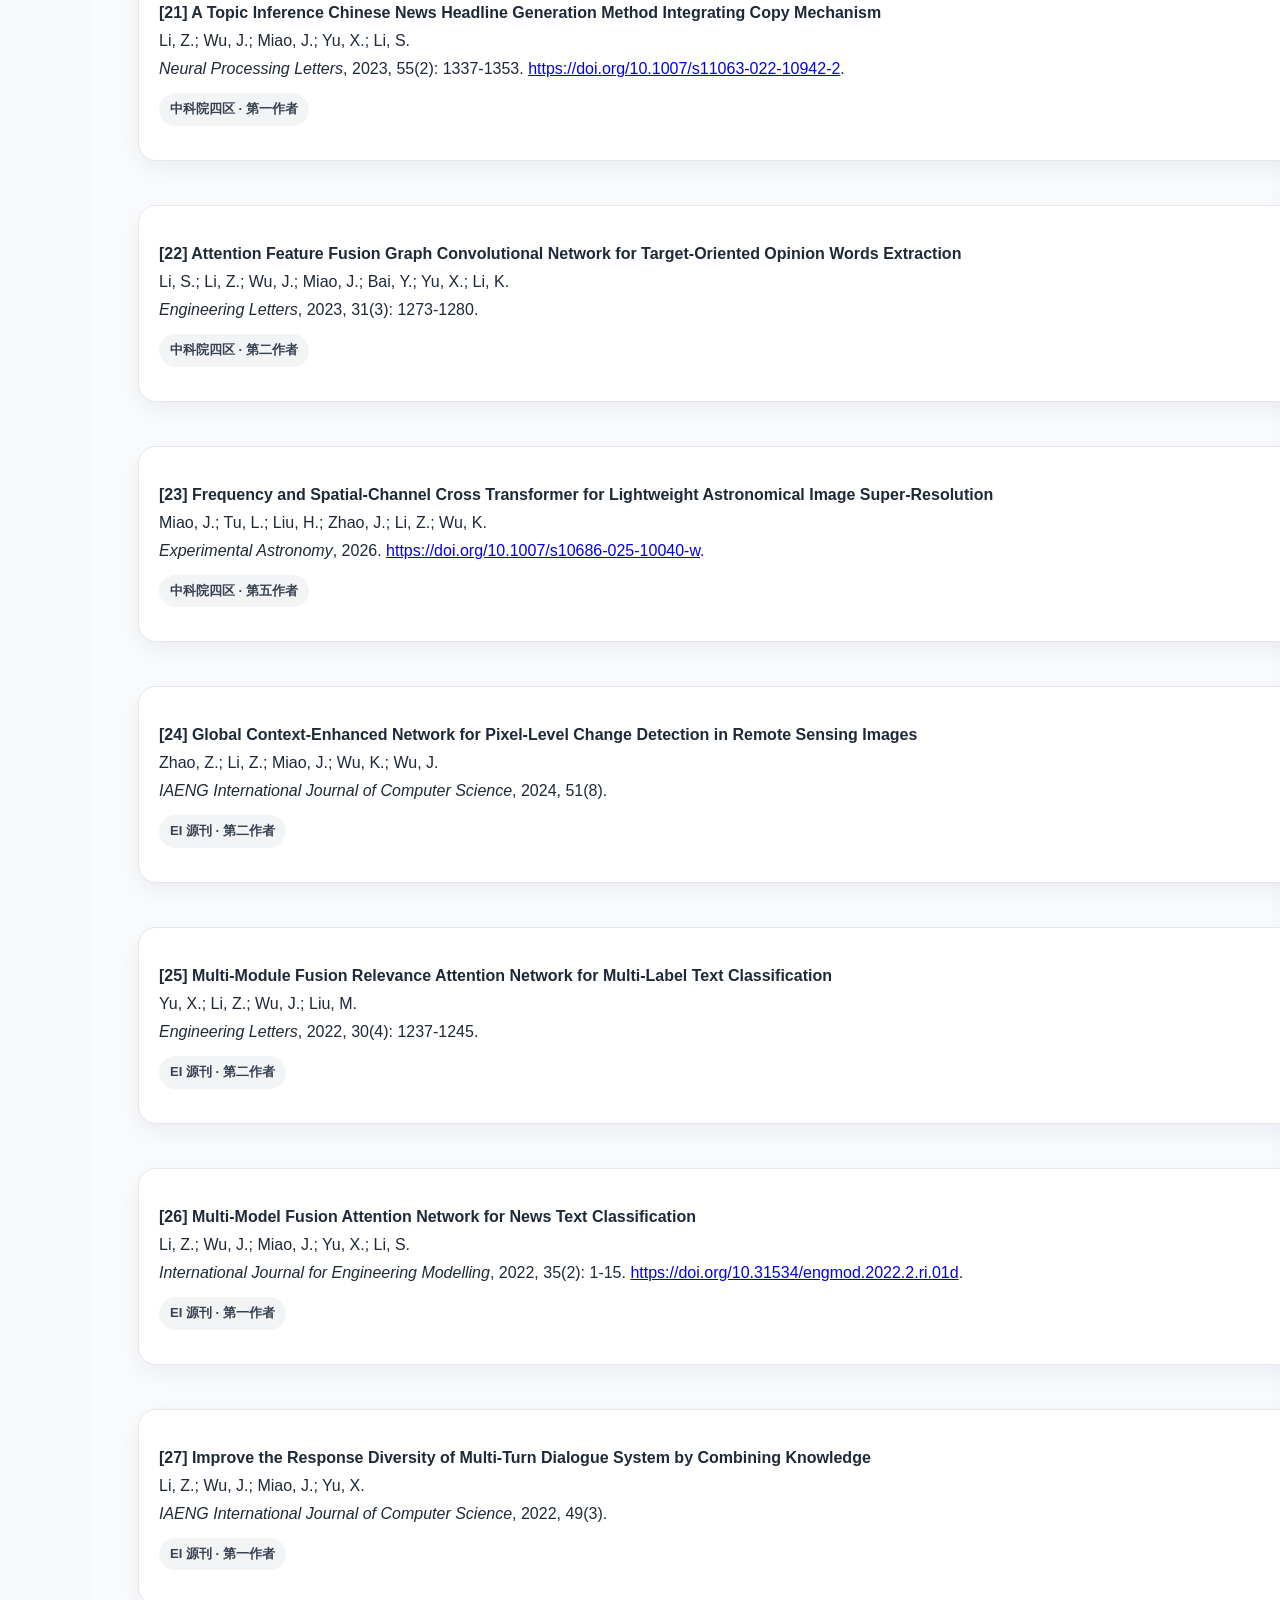
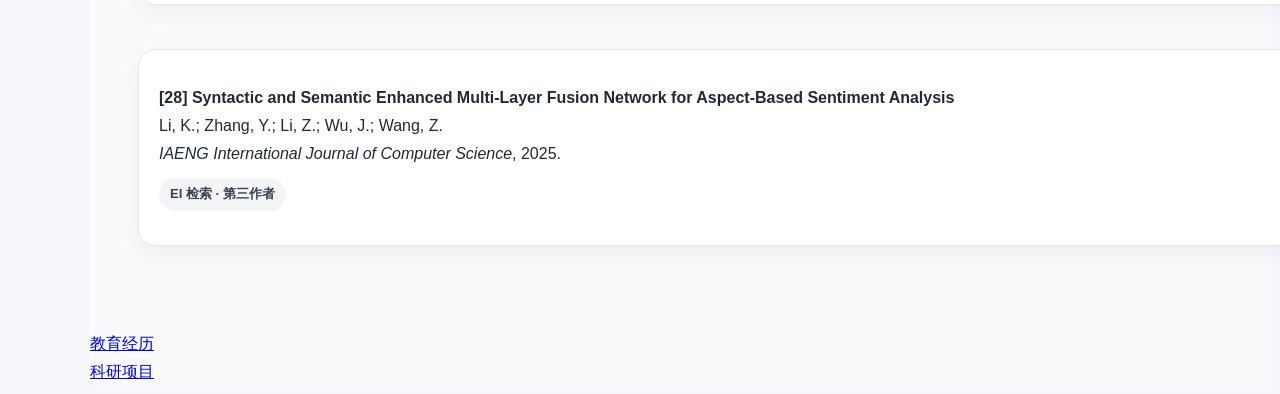
==== commit d8f9dba5: "Update publications and expand research profile" ====
--- a/docs/publications.html
+++ b/docs/publications.html
@@ -191,204 +191,179 @@
 <section id="论文成果" class="level1">
 <h1>论文成果</h1>
 <div class="content-card">
-<p>已发表 SCI/EI 高水平期刊论文 30 余篇 ，其中以第一作者身份发表中科院一区 TOP 期刊论文 5 篇，第一或共同第一作者发表期刊论文 15 篇。研究方向涵盖遥感图像场景理解、遥感图像语义分割、遥感图像变化检测、医学图像分割、自然语言处理、文本生成、目标检测与深度学习方法设计等。</p>
+<p>已发表 SCI/EI 高水平期刊论文 28 篇，其中中科院一区论文 9 篇（第一或共同第一作者 6 篇），第一或共同第一作者发表期刊论文 16 篇。研究方向涵盖遥感图像场景理解、遥感图像语义分割、遥感图像变化检测、医学图像分割、自然语言处理、文本生成、目标检测与深度学习方法设计等。论文信息依据 <a href="https://orcid.org/0000-0001-8345-1592" target="_blank" rel="noopener noreferrer">ORCID 0000-0001-8345-1592</a> 整理，并按标题与 DOI 去重。</p>
 </div>
 <section id="代表性论文" class="level2">
 <h2 class="anchored" data-anchor-id="代表性论文">代表性论文</h2>
 <div class="paper-list">
 <div class="paper-card">
-<p><strong>[1] FTransMamba: A Multi-Stage Fusion Transformer and Mamba Modeling Network for Multimodal Remote Sensing Scene Understanding</strong><br>
-Zhengpeng Li, Jun Hu, Kunyang Wu, et al.<br>
-<em>Pattern Recognition</em>, 2026.<br>
+<p><strong>[1] FTransMamba: A Multi-Stage Fusion Transformer and Mamba Modeling for Multimodal Remote Sensing Scene Understanding</strong><br>
+Li, Z.; Hu, J.; Guan, W.; Miao, J.; Wu, K.; Xia, Z.; Yang, B.; Wu, J.<br>
+<em>Pattern Recognition</em>, 2026. <a href="https://doi.org/10.1016/j.patcog.2026.113625" target="_blank" rel="noopener noreferrer">https://doi.org/10.1016/j.patcog.2026.113625</a>.<br>
 <span class="paper-label">中科院一区 TOP · 第一作者</span></p>
 </div>
 <div class="paper-card">
 <p><strong>[2] HDC-Net: A Multimodal Remote Sensing Semantic Segmentation Network with Hierarchical Dual-Stream Fusion and Cross-Token Interaction</strong><br>
-Zhengpeng Li, Zhangyu Bo, Jun Hu, et al.<br>
-<em>Knowledge Based Systems</em>, 2026, 10.1016/j.knosys.2026.115416.<br>
+Li, Z.; Zhang, Y.; Hu, J.; Wu, K.; Miao, J.; Wu, J.; Zhang, X.; Yang, B.; Xia, Z.<br>
+<em>Knowledge Based Systems</em>, 2026. <a href="https://doi.org/10.1016/j.knosys.2026.115416" target="_blank" rel="noopener noreferrer">https://doi.org/10.1016/j.knosys.2026.115416</a>.<br>
 <span class="paper-label">中科院一区 TOP · 第一作者</span></p>
 </div>
 <div class="paper-card">
 <p><strong>[3] MNDAF-Net: Multiscale Neighborhood Decoupling and Attribute-Focused Fusion for Dual-Temporal Remote Sensing Image Scene Change Detection Network</strong><br>
-Zhengpeng Li, Jun Hu, Kunyang Wu, et al.<br>
-<em>IEEE Transactions on Geoscience and Remote Sensing</em>, 2025, 63.<br>
+Li, Z.; Hu, J.; Yang, B.; Wu, K.; Wu, J.<br>
+<em>IEEE Transactions on Geoscience and Remote Sensing</em>, 2025, 63. <a href="https://doi.org/10.1109/TGRS.2025.3605637" target="_blank" rel="noopener noreferrer">https://doi.org/10.1109/TGRS.2025.3605637</a>.<br>
 <span class="paper-label">中科院一区 TOP · 第一作者</span></p>
 </div>
 <div class="paper-card">
 <p><strong>[4] Comprehensive Attribute Difference Attention Network for Remote Sensing Image Semantic Understanding</strong><br>
-Zhengpeng Li, Jun Hu, Kunyang Wu, et al.<br>
-<em>IEEE Transactions on Geoscience and Remote Sensing</em>, 2025.<br>
+Li, Z.; Hu, J.; Wu, K.; Miao, J.; Wu, J.<br>
+<em>IEEE Transactions on Geoscience and Remote Sensing</em>, 2025. <a href="https://doi.org/10.1109/TGRS.2024.3516501" target="_blank" rel="noopener noreferrer">https://doi.org/10.1109/TGRS.2024.3516501</a>.<br>
 <span class="paper-label orange">中科院一区 TOP · 第一作者 · ESI 高被引论文</span></p>
 </div>
 <div class="paper-card">
 <p><strong>[5] Adjacent-Atrous Mechanism for Expanding Global Receptive Fields: An End-to-End Network for Multiattribute Scene Analysis in Remote Sensing Imagery</strong><br>
-Zhengpeng Li, Jun Hu, Kunyang Wu, et al.<br>
-<em>IEEE Transactions on Geoscience and Remote Sensing</em>, 2024, 62.<br>
+Li, Z.; Hu, J.; Wu, K.; Miao, J.; Wu, J.<br>
+<em>IEEE Transactions on Geoscience and Remote Sensing</em>, 2024, 62. <a href="https://doi.org/10.1109/TGRS.2024.3422007" target="_blank" rel="noopener noreferrer">https://doi.org/10.1109/TGRS.2024.3422007</a>.<br>
 <span class="paper-label">中科院一区 TOP · 第一作者</span></p>
 </div>
 <div class="paper-card">
 <p><strong>[6] DSTAF-Net: Dynamic Snake Token-Attention Fusion Network for Remote Sensing Road Extraction</strong><br>
-Xu Ruijie, Zhengpeng Li, Jun Hu, et al.<br>
-<em>Expert Systems with Applications</em>, 2026.<br>
+Xu, R.; Li, Z.; Hu, J.; Zhang, X.; Yang, B.; Xia, Z.; Gao, H.; Hu, S.; Wu, J.<br>
+<em>Expert Systems with Applications</em>, 2026. <a href="https://doi.org/10.1016/j.eswa.2026.132500" target="_blank" rel="noopener noreferrer">https://doi.org/10.1016/j.eswa.2026.132500</a>.<br>
 <span class="paper-label blue">中科院一区 TOP · 共同第一作者</span></p>
 </div>
 <div class="paper-card">
 <p><strong>[7] Medical Image Segmentation Model for Complex Boundary Features: Large Kernel Deformable Convolution and Gated Feature Preservation</strong><br>
-Hu Cong, Li Zhengpeng, et al.<br>
-<em>Expert Systems With Applications</em>, 2025.<br>
+Hu, C.; Li, Z.; Hu, J.; Wu, K.; Yang, B.; Wu, J.; Zhang, Y.<br>
+<em>Expert Systems with Applications</em>, 2026. <a href="https://doi.org/10.1016/j.eswa.2025.128801" target="_blank" rel="noopener noreferrer">https://doi.org/10.1016/j.eswa.2025.128801</a>.<br>
 <span class="paper-label blue">中科院一区 TOP · 第二作者</span></p>
 </div>
 <div class="paper-card">
 <p><strong>[8] DIFNet: Dual-Information Fusion Network for Depth Completion</strong><br>
-K. Wu, Jun Lin, Zhengpeng Li, et al.<br>
-<em>IEEE Transactions on Circuits and Systems for Video Technology</em>, 2026.<br>
-<span class="paper-label gray">中科院一区 TOP · 第三作者</span></p>
-</div>
-<div class="paper-card">
-<p><strong>[9] DIFNet: Dual-Information Fusion Network for Depth Completion</strong><br>
-K. Wu, J. Lin, J. Miao, Li Zhengpeng, et al.<br>
-<em>Information Fusion</em>, 2026, 125.<br>
+Wu, K.; Lin, J.; Miao, J.; Li, Z.; Zhang, X.; Xing, G.; Fan, Y.; Luo, J.; Zhao, H.; Liu, Y.; Zhang, G.<br>
+<em>Information Fusion</em>, 2026, 125. <a href="https://doi.org/10.1016/j.inffus.2025.103424" target="_blank" rel="noopener noreferrer">https://doi.org/10.1016/j.inffus.2025.103424</a>.<br>
 <span class="paper-label gray">中科院一区 TOP · 第四作者</span></p>
 </div>
 <div class="paper-card">
-<p><strong>[10] Device-Independent Low-Light Image Enhancement via Learnable Von Kries Chromatic Adaptation Transform</strong><br>
-Kunyang Wu; Jun Lin; Zhengpeng Li; Jiawei Miao; Genyuan Xing; Jinxin Luo; Huanyu Zhao; Yang Liu; Guanyu Zhang. <em>IEEE Transactions on Circuits and Systems for Video Technology</em>, 2026.<br>
-<span class="paper-label gray">中科院一区 · 第四作者</span></p>
-</div>
-<div class="paper-card">
-<p><strong>[11] DSTAF-Net : Dynamic snake token-attention fusion network for remote sensing road extraction</strong><br>
-Xu, R.; Li, Z.; Hu, J.; Zhang, X.; Yang, B.; Xia, Z.; Gao, H.; Hu, S.; Wu, J.<br>
-<em>Expert Systems with Applications</em>, 2026.<br>
-<span class="paper-label gray">中科院一区 · 第二作者</span></p>
-</div>
-<div class="paper-card">
-<p><strong>[12] DIFNet: Dual-Information Fusion Network for depth completion</strong><br>
-Wu, K.; Lin, J.; Miao, J.; Li, Z.; Zhang, X.; Xing, G.; Fan, Y.; Luo, J.; Zhao, H.; Liu, Y., et al. <em>Information Fusion</em>, 2026.<br>
-<span class="paper-label gray">中科院一区 · 第二作者</span></p>
-</div>
-<div class="paper-card">
-<p><strong>[13] Local Feature Acquisition and Global Context Understanding Network for Very High-Resolution Land Cover Classification</strong><br>
-Zhengpeng Li, Jun Hu, Kunyang Wu, et al.<br>
-<em>Scientific Reports</em>, 2024, 14(1).<br>
+<p><strong>[9] Device-Independent Low-Light Image Enhancement via Learnable Von Kries Chromatic Adaptation Transform</strong><br>
+Kunyang Wu; Jun Lin; Zhengpeng Li; Jiawei Miao; Genyuan Xing; Jinxin Luo; Huanyu Zhao; Yang Liu; Guanyu Zhang.<br>
+<em>IEEE Transactions on Circuits and Systems for Video Technology</em>, 2026. <a href="https://doi.org/10.1109/TCSVT.2026.3700071" target="_blank" rel="noopener noreferrer">https://doi.org/10.1109/TCSVT.2026.3700071</a>.<br>
+<span class="paper-label gray">中科院一区 · 第三作者</span></p>
+</div>
+<div class="paper-card">
+<p><strong>[10] Local Feature Acquisition and Global Context Understanding Network for Very High-Resolution Land Cover Classification</strong><br>
+Li, Z.; Hu, J.; Wu, K.; Miao, J.; Zhao, Z.; Wu, J.<br>
+<em>Scientific Reports</em>, 2024, 14(1). <a href="https://doi.org/10.1038/s41598-024-63363-7" target="_blank" rel="noopener noreferrer">https://doi.org/10.1038/s41598-024-63363-7</a>.<br>
 <span class="paper-label gray">中科院二区 · 第一作者</span></p>
 </div>
 <div class="paper-card">
-<p><strong>[14] MFBRU-Net: Multi-scale Feature Fusion and Boundary Refining U-Net for Medical Image Segmentation</strong><br>
-Han Gao, Xianran Zhang, Zhengpeng Li, et al.<br>
-<em>Biomedical Signal Processing and Control</em>, 2026.<br>
-https://doi.org/10.1016/j.bspc.2026.109593.<br>
+<p><strong>[11] MFBRU-Net: Multi-scale Feature Fusion and Boundary Refining U-Net for Medical Image Segmentation</strong><br>
+Gao, H.; Zhang, X.; Li, Z.; Wang, Z.; Sun, P.; Wu, J.<br>
+<em>Biomedical Signal Processing and Control</em>, 2026. <a href="https://doi.org/10.1016/j.bspc.2026.109593" target="_blank" rel="noopener noreferrer">https://doi.org/10.1016/j.bspc.2026.109593</a>.<br>
 <span class="paper-label gray">中科院二区 · 第三作者</span></p>
 </div>
 <div class="paper-card">
-<p><strong>[15] Multi-target Opinion Words Extraction</strong><br>
-Zhao, Z., Li, S., Zhengpeng Li, et al.<br>
+<p><strong>[12] Multi-target Opinion Words Extraction</strong><br>
+Zhao, Z.; Li, S.; Li, Z.; Li, K.; Wu, J.<br>
 <em>Applied Intelligence</em>, 2025, 55, 49.<br>
-https://doi.org/10.1007/s10489-024-05871-7.<br>
+<a href="https://doi.org/10.1007/s10489-024-05871-7" target="_blank" rel="noopener noreferrer">https://doi.org/10.1007/s10489-024-05871-7</a>.<br>
 <span class="paper-label gray">中科院二区 · 第三作者</span></p>
 </div>
 <div class="paper-card">
-<p><strong>[16] News Headline Generation Based on Improved Decoder from Transformer</strong><br>
-Li Zhengpeng, Wu Jiansheng, Miao Jiawei, et al.<br>
-<em>Scientific Reports</em>, 2022, 12(1).<br>
+<p><strong>[13] News Headline Generation Based on Improved Decoder from Transformer</strong><br>
+Li, Z.; Wu, J.; Miao, J.; Yu, X.<br>
+<em>Scientific Reports</em>, 2022, 12(1). <a href="https://doi.org/10.1038/s41598-022-15817-z" target="_blank" rel="noopener noreferrer">https://doi.org/10.1038/s41598-022-15817-z</a>.<br>
 <span class="paper-label gray">中科院二区 · 第一作者</span></p>
 </div>
 <div class="paper-card">
-<p><strong>[17] Fmt: Foundation Model-based Transformer for Remote Sensing Change Detection</strong><br>
-Zhang Xianran, Zhengpeng Li, Wu Jiansheng.<br>
-<em>Journal of Supercomputing</em>, 2026.<br>
+<p><strong>[14] FMT: Foundation Model-Based Transformer for Remote Sensing Change Detection</strong><br>
+Zhang, X.; Li, Z.; Wu, J.<br>
+<em>Journal of Supercomputing</em>, 2026. <a href="https://doi.org/10.1007/s11227-026-08351-6" target="_blank" rel="noopener noreferrer">https://doi.org/10.1007/s11227-026-08351-6</a>.<br>
 <span class="paper-label gray">中科院三区 · 第二作者</span></p>
 </div>
 <div class="paper-card">
-<p><strong>[18] Multiple Object Tracking for Complex Motion Patterns</strong><br>
-Zhengpeng Li, Yuhang Bai, Jun Hu, Yuhang Bai, et al.<br>
-<em>Engineering Letters</em>, 2024.<br>
+<p><strong>[15] Multiple Object Tracking for Complex Motion Patterns</strong><br>
+Li, Zhengpeng; Bai, Yuhang; Hu, Jun; Yang, Bin; Liu, Xuange.<br>
+<em>Engineering Letters</em>, 2025.<br>
 <span class="paper-label gray">中科院四区 · 第一作者</span></p>
 </div>
 <div class="paper-card">
-<p><strong>[19] MRAUnet++: A Novel Multi-Scale Residual Attention Network for Enhanced Rectal Cancer Segmentation</strong><br>
+<p><strong>[16] MRAUnet++: A Novel Multi-Scale Residual Attention Network for Enhanced Rectal Cancer Segmentation</strong><br>
 Li Zhengpeng, Hu Jun, Liang Zhuang, et al.<br>
 <em>Engineering Letters</em>, 2024, 32(4): 880-888.<br>
 <span class="paper-label gray">中科院四区 · 第一作者</span></p>
 </div>
 <div class="paper-card">
-<p><strong>[20] DUCAF-Net: An Object Detection Method for UAV Imagery</strong><br>
-Bai Yuhang, Li Zhengpeng, Wu Jiansheng, et al.<br>
+<p><strong>[17] DUCAF-Net: An Object Detection Method for UAV Imagery</strong><br>
+Bai, Y.; Li, Z.; Wu, J.; Yu, X.<br>
 <em>Engineering Letters</em>, 2023, 31(4): 1374-1382.<br>
 <span class="paper-label gray">中科院四区 · 第二作者</span></p>
 </div>
 <div class="paper-card">
-<p><strong>[21] S2FNet: Spectral-Spatial Fusion Network for Robust Classification of High-Resolution Remote Sensing Imagery</strong><br>
-Bai Yuhang, Li Zhengpeng, Wu Jiansheng, et al.<br>
-<em>Engineering Letters</em>, 2023, 31(4): 1374-1382.<br>
-<span class="paper-label blue">中科院四区 · 共同第一作者</span></p>
-</div>
-<div class="paper-card">
-<p><strong>[22] DSCSNet: Dynamic Spatial Selective Model for Remote Sensing Image Semantic Segmentation</strong><br>
-Bowen Li, Zhengpeng Li, Jun Hu, et al.<br>
+<p><strong>[18] S2FNet: Spectral-Spatial Fusion Network for Robust Classification of High-Resolution Remote Sensing Imagery</strong><br>
+Li, B.; Li, Z.; Hu, J.; Yang, B.; Zhang, Y.<br>
 <em>Engineering Letters</em>, 2026.<br>
 <span class="paper-label blue">中科院四区 · 共同第一作者</span></p>
 </div>
 <div class="paper-card">
-<p><strong>[23] CDF-YOLO: An Object Detection Method for Steel Strip Defects</strong><br>
-Bingxu Hou, Zhengpeng Li, Jun Hu, et al.<br>
+<p><strong>[19] DSCSNet: Dynamic Spatial Selective Model for Remote Sensing Image Semantic Segmentation</strong><br>
+Zhang, Y.; Li, Z.; Hu, J.; Yang, B.; Zhang, X.<br>
 <em>Engineering Letters</em>, 2025.<br>
 <span class="paper-label blue">中科院四区 · 共同第一作者</span></p>
 </div>
 <div class="paper-card">
-<p><strong>[24] A Topic Inference Chinese News Headline Generation Method Integrating Copy Mechanism</strong><br>
-Li Zhengpeng, Wu Jiansheng, Miao Jiawei, et al.<br>
-<em>Neural Processing Letters</em>, 2023, 55(2): 1337-1353.<br>
+<p><strong>[20] CDF-YOLO: An Object Detection Method for Steel Strip Defects</strong><br>
+Hou, B.; Li, Z.; Hu, J.; Yang, B.; Zhang, Y.<br>
+<em>Engineering Letters</em>, 2025.<br>
+<span class="paper-label blue">中科院四区 · 共同第一作者</span></p>
+</div>
+<div class="paper-card">
+<p><strong>[21] A Topic Inference Chinese News Headline Generation Method Integrating Copy Mechanism</strong><br>
+Li, Z.; Wu, J.; Miao, J.; Yu, X.; Li, S.<br>
+<em>Neural Processing Letters</em>, 2023, 55(2): 1337-1353. <a href="https://doi.org/10.1007/s11063-022-10942-2" target="_blank" rel="noopener noreferrer">https://doi.org/10.1007/s11063-022-10942-2</a>.<br>
 <span class="paper-label gray">中科院四区 · 第一作者</span></p>
 </div>
 <div class="paper-card">
-<p><strong>[25] Attention Feature Fusion Graph Convolutional Network for Target-Oriented Opinion Words Extraction</strong><br>
-Li Shuaibo, Li Zhengpeng, Wu Jiansheng, et al.<br>
+<p><strong>[22] Attention Feature Fusion Graph Convolutional Network for Target-Oriented Opinion Words Extraction</strong><br>
+Li, S.; Li, Z.; Wu, J.; Miao, J.; Bai, Y.; Yu, X.; Li, K.<br>
 <em>Engineering Letters</em>, 2023, 31(3): 1273-1280.<br>
 <span class="paper-label gray">中科院四区 · 第二作者</span></p>
 </div>
 <div class="paper-card">
-<p><strong>[26] Fmt: foundation model-based transformer for remote sensing change detection</strong><br>
-Zhang, X.; Li, Z.; Wu, J. <em>Journal of Supercomputing</em>, 2026.<br>
-<span class="paper-label gray">中科院四区 · 第二作者</span></p>
-</div>
-<div class="paper-card">
-<p><strong>[27] Frequency and spatial-channel cross transformer for lightweight astronomical image super-resolution</strong><br>
-Miao, J.; Tu, L.; Liu, H.; Zhao, J.; Li, Z.; Wu, K. <em>Experimental Astronomy</em>, 2026.<br>
+<p><strong>[23] Frequency and Spatial-Channel Cross Transformer for Lightweight Astronomical Image Super-Resolution</strong><br>
+Miao, J.; Tu, L.; Liu, H.; Zhao, J.; Li, Z.; Wu, K.<br>
+<em>Experimental Astronomy</em>, 2026. <a href="https://doi.org/10.1007/s10686-025-10040-w" target="_blank" rel="noopener noreferrer">https://doi.org/10.1007/s10686-025-10040-w</a>.<br>
 <span class="paper-label gray">中科院四区 · 第五作者</span></p>
 </div>
 <div class="paper-card">
-<p><strong>[28] Global Context-Enhanced Network for Pixel-Level Change Detection in Remote Sensing Images</strong><br>
-Zhao, Z., Zhengpeng Li, Miao, J., Wu, K. and Wu, J.<br>
+<p><strong>[24] Global Context-Enhanced Network for Pixel-Level Change Detection in Remote Sensing Images</strong><br>
+Zhao, Z.; Li, Z.; Miao, J.; Wu, K.; Wu, J.<br>
 <em>IAENG International Journal of Computer Science</em>, 2024, 51(8).<br>
 <span class="paper-label gray">EI 源刊 · 第二作者</span></p>
 </div>
 <div class="paper-card">
-<p><strong>[29] Multi-module Fusion Relevance Attention Network for Multi-label Text Classification</strong><br>
-Yu Xinmiao, Li Zhengpeng, Wu Jiansheng, et al.<br>
+<p><strong>[25] Multi-Module Fusion Relevance Attention Network for Multi-Label Text Classification</strong><br>
+Yu, X.; Li, Z.; Wu, J.; Liu, M.<br>
 <em>Engineering Letters</em>, 2022, 30(4): 1237-1245.<br>
 <span class="paper-label gray">EI 源刊 · 第二作者</span></p>
 </div>
 <div class="paper-card">
-<p><strong>[30] Multi-model Fusion Attention Network for News Text Classification</strong><br>
-Li Zhengpeng, Wu Jiansheng, Miao Jiawei, et al.<br>
-<em>International Journal for Engineering Modelling</em>, 2022, 35(2): 1-15.<br>
+<p><strong>[26] Multi-Model Fusion Attention Network for News Text Classification</strong><br>
+Li, Z.; Wu, J.; Miao, J.; Yu, X.; Li, S.<br>
+<em>International Journal for Engineering Modelling</em>, 2022, 35(2): 1-15. <a href="https://doi.org/10.31534/engmod.2022.2.ri.01d" target="_blank" rel="noopener noreferrer">https://doi.org/10.31534/engmod.2022.2.ri.01d</a>.<br>
 <span class="paper-label gray">EI 源刊 · 第一作者</span></p>
 </div>
 <div class="paper-card">
-<p><strong>[31] Improve the Response Diversity of Multi-turn Dialogue System by Combining Knowledge</strong><br>
-Li Zhengpeng, Wu Jiansheng, Miao Jiawei, et al.<br>
+<p><strong>[27] Improve the Response Diversity of Multi-Turn Dialogue System by Combining Knowledge</strong><br>
+Li, Z.; Wu, J.; Miao, J.; Yu, X.<br>
 <em>IAENG International Journal of Computer Science</em>, 2022, 49(3).<br>
 <span class="paper-label gray">EI 源刊 · 第一作者</span></p>
 </div>
 <div class="paper-card">
-<p><strong>[32] Syntactic and Semantic Enhanced Multi-layer Fusion Network for Aspect-based Sentiment Analysis</strong><br>
-Li, K.; Zhang, Y.; Li, Z.; Wu, J.; Wang, Z. <em>Iaeng International Journal of Computer Science</em>, 2025.<br>
-<span class="paper-label gray">EI检索 · 第一作者</span></p>
-</div>
-<div class="paper-card">
-<p><strong>[33] Syntactic and Semantic Enhanced Multi-layer Fusion Network for Aspect-based Sentiment Analysis</strong><br>
-Li, K.; Zhang, Y.; Li, Z.; Wu, J.; Wang, Z. <em>Iaeng International Journal of Computer Science</em>, 2025.<br>
-<span class="paper-label gray">EI检索 · 第一作者</span></p>
+<p><strong>[28] Syntactic and Semantic Enhanced Multi-Layer Fusion Network for Aspect-Based Sentiment Analysis</strong><br>
+Li, K.; Zhang, Y.; Li, Z.; Wu, J.; Wang, Z.<br>
+<em>IAENG International Journal of Computer Science</em>, 2025.<br>
+<span class="paper-label gray">EI 检索 · 第三作者</span></p>
 </div>
 </div>
 
@@ -815,4 +790,4 @@
 
 
 <script src="site_libs/quarto-html/zenscroll-min.js"></script>
-</body></html>+</body></html>
--- a/docs/styles.css
+++ b/docs/styles.css
@@ -0,0 +1,813 @@
+body {
+  background: #f8fafc;
+  color: #1f2937;
+  font-family: "Microsoft YaHei", "PingFang SC", Arial, sans-serif;
+  line-height: 1.75;
+}
+
+.navbar {
+  display: none !important;
+}
+
+.quarto-title-block {
+  display: none !important;
+}
+
+#quarto-content {
+  background: #f8fafc;
+}
+
+main.content {
+  max-width: 1080px;
+  margin-left: auto !important;
+  margin-right: auto !important;
+  padding: 34px 52px 70px 52px;
+}
+
+#quarto-sidebar,
+.sidebar {
+  background: #f3f6fb !important;
+  border-right: 1px solid #e5e7eb !important;
+}
+
+.sidebar-title {
+  font-size: 24px !important;
+  font-weight: 850 !important;
+  color: #0f172a !important;
+  line-height: 1.25;
+}
+
+.sidebar-subtitle {
+  font-size: 14px !important;
+  color: #64748b !important;
+}
+
+.sidebar-item-text {
+  font-size: 16px;
+  font-weight: 650;
+}
+
+#quarto-sidebar a {
+  color: #334155;
+  text-decoration: none;
+}
+
+#quarto-sidebar a:hover {
+  color: #2563eb;
+  background: #eaf1ff;
+}
+
+#quarto-sidebar .active {
+  color: #2563eb !important;
+  font-weight: 800;
+}
+
+h1 {
+  font-size: 34px;
+  font-weight: 900;
+  color: #111827;
+  margin-bottom: 24px;
+}
+
+h2 {
+  margin-top: 34px;
+  margin-bottom: 18px;
+  padding-left: 14px;
+  border-left: 6px solid #2563eb;
+  font-size: 26px;
+  font-weight: 850;
+  color: #111827;
+}
+
+h3 {
+  margin-top: 24px;
+  margin-bottom: 12px;
+  color: #1e3a8a;
+  font-size: 20px;
+  font-weight: 820;
+}
+
+p {
+  font-size: 16px;
+}
+
+.home-hero {
+  max-width: 960px;
+  margin: 0 auto 32px auto;
+  padding: 46px;
+  border-radius: 30px;
+  background: linear-gradient(135deg, #0f172a 0%, #1e3a8a 52%, #2563eb 100%);
+  color: #ffffff;
+  display: grid;
+  grid-template-columns: 1.45fr 0.55fr;
+  gap: 36px;
+  box-shadow: 0 24px 54px rgba(15, 23, 42, 0.22);
+  position: relative;
+  overflow: hidden;
+}
+
+.home-left,
+.home-right {
+  position: relative;
+  z-index: 1;
+}
+
+.home-left h1 {
+  color: #ffffff;
+  font-size: 54px;
+  border: none;
+  margin-bottom: 8px;
+}
+
+.home-left h2 {
+  color: #dbeafe;
+  border: none;
+  padding-left: 0;
+  margin-top: 0;
+  font-size: 24px;
+}
+
+.home-left p {
+  color: #e5e7eb;
+}
+
+.home-buttons {
+  margin-top: 26px;
+  display: flex;
+  gap: 14px;
+  flex-wrap: wrap;
+}
+
+.btn-main,
+.btn-light {
+  display: inline-block;
+  padding: 11px 20px;
+  border-radius: 13px;
+  font-weight: 750;
+  text-decoration: none !important;
+}
+
+.btn-main {
+  background: #ffffff;
+  color: #1d4ed8 !important;
+}
+
+.btn-light {
+  color: #ffffff !important;
+  border: 1px solid rgba(255, 255, 255, 0.58);
+}
+
+.home-right {
+  background: rgba(255, 255, 255, 0.13);
+  border: 1px solid rgba(255, 255, 255, 0.23);
+  border-radius: 24px;
+  padding: 26px;
+  text-align: center;
+  align-self: center;
+  color: #e5e7eb;
+}
+
+.profile-img {
+  width: 150px;
+  height: 190px;
+  object-fit: cover;
+  border-radius: 18px;
+  border: 4px solid rgba(255, 255, 255, 0.45);
+  margin-bottom: 16px;
+  background: #e5e7eb;
+}
+
+.avatar-fallback {
+  width: 150px;
+  height: 190px;
+  display: none;
+  align-items: center;
+  justify-content: center;
+  margin: 0 auto 16px auto;
+  border-radius: 18px;
+  border: 4px solid rgba(255, 255, 255, 0.45);
+  background: rgba(255, 255, 255, 0.16);
+  font-size: 60px;
+  font-weight: 900;
+  color: #ffffff;
+}
+
+.stats-grid {
+  max-width: 960px;
+  margin: 28px auto 36px auto;
+  display: grid;
+  grid-template-columns: repeat(4, 1fr);
+  gap: 18px;
+}
+
+.stat-card {
+  background: #ffffff;
+  border-radius: 20px;
+  padding: 24px;
+  text-align: center;
+  border: 1px solid #e5e7eb;
+  box-shadow: 0 12px 28px rgba(15, 23, 42, 0.08);
+  color: #6b7280;
+}
+
+.stat-card strong {
+  display: block;
+  font-size: 34px;
+  line-height: 1.1;
+  color: #1d4ed8;
+  margin-bottom: 8px;
+}
+
+.content-card,
+.news-card,
+.info-card,
+.research-card,
+.paper-card,
+.project-card,
+.contact-card,
+.timeline-item,
+.honor-card {
+  background: #ffffff;
+  border: 1px solid #e5e7eb;
+  border-radius: 18px;
+  box-shadow: 0 8px 22px rgba(15, 23, 42, 0.05);
+}
+
+.content-card {
+  padding: 22px 24px;
+}
+
+.news-card,
+.project-card,
+.paper-card {
+  padding: 18px 20px;
+  margin: 14px 0;
+}
+
+.info-grid,
+.research-grid,
+.contact-grid {
+  display: grid;
+  grid-template-columns: repeat(2, 1fr);
+  gap: 18px;
+}
+
+.info-card,
+.research-card,
+.contact-card {
+  padding: 20px;
+}
+
+.research-lead {
+  font-size: 17px;
+  line-height: 1.9;
+  border-left: 4px solid #2563eb;
+}
+
+.research-showcase {
+  display: flex;
+  flex-direction: column;
+  gap: 28px;
+}
+
+.research-feature {
+  display: grid;
+  grid-template-columns: minmax(0, 0.9fr) minmax(0, 1.35fr);
+  gap: 28px;
+  align-items: center;
+  padding: 28px;
+  background: #ffffff;
+  border: 1px solid #dbe4f0;
+  border-radius: 22px;
+  box-shadow: 0 14px 34px rgba(15, 23, 42, 0.07);
+  overflow: hidden;
+}
+
+.research-feature-reverse .research-copy {
+  order: 2;
+}
+
+.research-feature-reverse .research-figure {
+  order: 1;
+}
+
+.research-copy h3 {
+  margin-top: 4px;
+  margin-bottom: 12px;
+  color: #1e3a8a;
+  font-size: 24px;
+}
+
+.research-copy p {
+  line-height: 1.85;
+}
+
+.research-kicker {
+  margin: 0;
+  color: #2563eb;
+  font-size: 14px;
+  font-weight: 800;
+  letter-spacing: 0.04em;
+}
+
+.research-tags {
+  display: flex;
+  flex-wrap: wrap;
+  gap: 8px;
+  margin: 16px 0;
+}
+
+.research-tags span {
+  padding: 6px 10px;
+  border-radius: 999px;
+  background: #eff6ff;
+  border: 1px solid #bfdbfe;
+  color: #1d4ed8;
+  font-size: 13px;
+  font-weight: 700;
+}
+
+.research-link {
+  display: inline-flex;
+  align-items: center;
+  padding: 9px 14px;
+  border-radius: 10px;
+  color: #ffffff;
+  background: #1d4ed8;
+  font-size: 14px;
+  font-weight: 750;
+  text-decoration: none;
+}
+
+.research-link:hover {
+  color: #ffffff;
+  background: #1e40af;
+}
+
+.research-figure {
+  margin: 0;
+  padding: 14px;
+  background: #f8fafc;
+  border: 1px solid #e2e8f0;
+  border-radius: 16px;
+}
+
+.research-figure img {
+  display: block;
+  width: 100%;
+  height: auto;
+  max-height: 560px;
+  object-fit: contain;
+  background: #ffffff;
+  border-radius: 10px;
+}
+
+.research-figure figcaption {
+  margin-top: 10px;
+  color: #64748b;
+  font-size: 13px;
+  line-height: 1.6;
+  text-align: left;
+}
+
+.research-extension-grid {
+  margin-top: 4px;
+}
+
+.honor-grid {
+  display: grid;
+  grid-template-columns: repeat(5, 1fr);
+  gap: 14px;
+}
+
+.honor-card {
+  padding: 18px;
+  text-align: center;
+  color: #1e3a8a;
+}
+
+.tag-box {
+  display: flex;
+  flex-wrap: wrap;
+  gap: 10px;
+  margin: 18px 0 28px 0;
+}
+
+.tag-box span {
+  display: inline-block;
+  padding: 8px 13px;
+  border-radius: 999px;
+  background: #eff6ff;
+  color: #1d4ed8;
+  border: 1px solid #bfdbfe;
+  font-size: 14px;
+  font-weight: 650;
+}
+
+.timeline {
+  display: flex;
+  flex-direction: column;
+  gap: 16px;
+}
+
+.timeline-item {
+  padding: 20px 22px;
+  border-left: 4px solid #60a5fa;
+  border-radius: 0 16px 16px 0;
+}
+
+.timeline-item h2 {
+  border: none;
+  padding-left: 0;
+  margin-top: 0;
+  font-size: 22px;
+}
+
+.timeline-time {
+  color: #2563eb;
+  font-weight: 800;
+  margin-bottom: 6px;
+}
+
+.paper-list {
+  display: flex;
+  flex-direction: column;
+  gap: 16px;
+}
+
+.paper-label {
+  display: inline-block;
+  margin-top: 10px;
+  padding: 5px 11px;
+  border-radius: 999px;
+  background: #dcfce7;
+  color: #166534;
+  font-size: 13px;
+  font-weight: 750;
+}
+
+.paper-label.blue {
+  background: #dbeafe;
+  color: #1d4ed8;
+}
+
+.paper-label.orange {
+  background: #ffedd5;
+  color: #c2410c;
+}
+
+.paper-label.gray {
+  background: #f3f4f6;
+  color: #374151;
+}
+
+.footer-note {
+  text-align: center;
+  color: #6b7280;
+  margin-top: 42px;
+  padding: 22px;
+  border-top: 1px solid #e5e7eb;
+}
+
+@media (max-width: 1100px) {
+  .home-hero {
+    grid-template-columns: 1fr;
+    padding: 34px;
+  }
+
+  .stats-grid,
+  .info-grid,
+  .research-grid,
+  .contact-grid {
+    grid-template-columns: repeat(2, 1fr);
+  }
+
+  .honor-grid {
+    grid-template-columns: repeat(2, 1fr);
+  }
+
+  .research-feature {
+    grid-template-columns: 1fr;
+  }
+
+  .research-feature-reverse .research-copy,
+  .research-feature-reverse .research-figure {
+    order: initial;
+  }
+
+  .home-left h1 {
+    font-size: 42px;
+  }
+}
+
+@media (max-width: 700px) {
+  main.content {
+    padding: 20px 16px 36px 16px;
+  }
+
+  .home-hero {
+    padding: 26px;
+    border-radius: 22px;
+  }
+
+  .research-feature {
+    padding: 18px;
+    gap: 18px;
+    border-radius: 18px;
+  }
+
+  .research-copy h3 {
+    font-size: 21px;
+  }
+
+  .research-figure {
+    padding: 8px;
+  }
+
+  .stats-grid,
+  .info-grid,
+  .research-grid,
+  .contact-grid,
+  .honor-grid {
+    grid-template-columns: 1fr;
+  }
+
+  .home-left h1 {
+    font-size: 36px;
+  }
+
+  h1 {
+    font-size: 30px;
+  }
+
+  h2 {
+    font-size: 24px;
+  }
+}
+
+@media (min-width: 992px) {
+  :root {
+    --left-blank-space: 100px;   /* 侧边栏左边留白宽度，可以改成 40px / 50px */
+    --sidebar-width-custom: 220px;
+  }
+
+  /* 让左侧侧边栏不要紧贴浏览器左边 */
+  #quarto-sidebar {
+    left: var(--left-blank-space) !important;
+    width: var(--sidebar-width-custom) !important;
+    border-left: 1px solid #e5e7eb !important;
+    border-radius: 0 0 18px 18px;
+  }
+
+  /* 正文区域整体向右移动，避免和侧边栏重叠 */
+  #quarto-content {
+    margin-left: var(--left-blank-space) !important;
+  }
+
+  /* 正文内容继续保持居中和两侧留白 */
+  main.content {
+    max-width: 960px;
+    margin-left: auto !important;
+    margin-right: auto !important;
+    padding: 34px 48px 70px 48px;
+  }
+}
+
+/* =========================================================
+   美化左侧侧边栏 Sidebar
+========================================================= */
+
+@media (min-width: 992px) {
+
+  :root {
+    --homepage-left-gap: 56px;          /* 侧边栏左侧留白 */
+    --homepage-sidebar-width: 250px;    /* 侧边栏宽度 */
+    --homepage-sidebar-radius: 26px;
+  }
+
+  /* 页面整体背景 */
+  body {
+    background: #f6f8fc !important;
+  }
+
+  /* 侧边栏整体卡片化 */
+  body.nav-sidebar.docked #quarto-sidebar {
+    left: var(--homepage-left-gap) !important;
+    top: 24px !important;
+    bottom: 24px !important;
+    width: var(--homepage-sidebar-width) !important;
+    height: calc(100vh - 48px) !important;
+
+    background: linear-gradient(180deg, #ffffff 0%, #f3f6fb 100%) !important;
+    border: 1px solid #e2e8f0 !important;
+    border-radius: var(--homepage-sidebar-radius) !important;
+    box-shadow: 0 18px 45px rgba(15, 23, 42, 0.10) !important;
+
+    padding: 26px 18px 22px 18px !important;
+    overflow-y: auto !important;
+  }
+
+  /* 正文整体右移，防止和侧边栏重叠 */
+  body.nav-sidebar.docked #quarto-content {
+    margin-left: calc(var(--homepage-left-gap) + 26px) !important;
+  }
+
+  /* 侧边栏标题 */
+  #quarto-sidebar .sidebar-title {
+    font-size: 24px !important;
+    font-weight: 900 !important;
+    color: #0f172a !important;
+    letter-spacing: 0.2px;
+    margin-bottom: 4px !important;
+    padding-left: 4px;
+  }
+
+  /* 侧边栏副标题 */
+  #quarto-sidebar .sidebar-subtitle {
+    font-size: 13px !important;
+    color: #64748b !important;
+    font-weight: 500;
+    margin-bottom: 18px !important;
+    padding-left: 4px;
+  }
+
+  /* 搜索框区域 */
+  #quarto-sidebar .sidebar-search {
+    margin-top: 18px !important;
+    margin-bottom: 22px !important;
+  }
+
+  #quarto-sidebar .aa-DetachedSearchButton {
+    width: 100% !important;
+    height: 38px !important;
+    border-radius: 14px !important;
+    border: 1px solid #dbe3ef !important;
+    background: #ffffff !important;
+    box-shadow: 0 4px 12px rgba(15, 23, 42, 0.04) !important;
+  }
+
+  #quarto-sidebar .aa-DetachedSearchButton:hover {
+    border-color: #93c5fd !important;
+    box-shadow: 0 6px 16px rgba(37, 99, 235, 0.10) !important;
+  }
+
+  /* 菜单整体间距 */
+  #quarto-sidebar .sidebar-menu-container {
+    margin-top: 10px !important;
+  }
+
+  #quarto-sidebar .sidebar-item {
+    margin: 4px 0 !important;
+  }
+
+  #quarto-sidebar .sidebar-item-container {
+    margin: 2px 0 !important;
+  }
+
+  /* 普通菜单项 */
+  #quarto-sidebar .sidebar-item-container a {
+    display: flex !important;
+    align-items: center !important;
+    min-height: 38px !important;
+
+    padding: 8px 12px !important;
+    border-radius: 13px !important;
+
+    color: #334155 !important;
+    font-size: 15.5px !important;
+    font-weight: 650 !important;
+    text-decoration: none !important;
+
+    transition: all 0.18s ease !important;
+  }
+
+  #quarto-sidebar .sidebar-item-container a:hover {
+    background: #eaf2ff !important;
+    color: #1d4ed8 !important;
+    transform: translateX(3px);
+  }
+
+  /* 菜单文字 */
+  #quarto-sidebar .sidebar-item-text {
+    font-size: 15.5px !important;
+    font-weight: 650 !important;
+    line-height: 1.25 !important;
+  }
+
+  /* 当前激活菜单 */
+  #quarto-sidebar .sidebar-item-container .active,
+  #quarto-sidebar .sidebar-item-container a.active,
+  #quarto-sidebar .sidebar-item-text.active {
+    background: linear-gradient(135deg, #2563eb, #1d4ed8) !important;
+    color: #ffffff !important;
+    font-weight: 800 !important;
+    box-shadow: 0 8px 20px rgba(37, 99, 235, 0.26) !important;
+  }
+
+  #quarto-sidebar .sidebar-item-container a.active:hover {
+    transform: translateX(0);
+    color: #ffffff !important;
+  }
+
+  /* 给菜单增加左侧强调线 */
+  #quarto-sidebar .sidebar-item-container a::before {
+    content: "";
+    width: 5px;
+    height: 5px;
+    margin-right: 9px;
+    border-radius: 50%;
+    background: #cbd5e1;
+    transition: all 0.18s ease;
+  }
+
+  #quarto-sidebar .sidebar-item-container a:hover::before {
+    background: #2563eb;
+  }
+
+  #quarto-sidebar .sidebar-item-container a.active::before {
+    background: #ffffff;
+  }
+
+
+  /* 侧边栏滚动条 */
+  #quarto-sidebar::-webkit-scrollbar {
+    width: 6px;
+  }
+
+  #quarto-sidebar::-webkit-scrollbar-thumb {
+    background: #cbd5e1;
+    border-radius: 999px;
+  }
+
+  #quarto-sidebar::-webkit-scrollbar-track {
+    background: transparent;
+  }
+
+  /* 正文区域居中 */
+  main.content {
+    max-width: 980px !important;
+    margin-left: auto !important;
+    margin-right: auto !important;
+    padding: 54px 48px 70px 48px !important;
+  }
+}
+
+/* 移动端恢复正常，不强制卡片侧边栏 */
+@media (max-width: 991px) {
+  #quarto-sidebar {
+    border-radius: 0 !important;
+    box-shadow: none !important;
+  }
+
+  main.content {
+    padding: 24px 18px 42px 18px !important;
+  }
+}
+/* =========================================================
+   加宽中间正文内容和首页蓝色介绍区
+========================================================= */
+
+@media (min-width: 992px) {
+  :root {
+    --homepage-content-width: 1180px;
+  }
+
+  /* 加宽正文整体区域 */
+  main.content {
+    max-width: var(--homepage-content-width) !important;
+    width: var(--homepage-content-width) !important;
+    margin-left: auto !important;
+    margin-right: auto !important;
+    padding: 54px 48px 70px 48px !important;
+  }
+
+  /* 加宽首页蓝色介绍卡片 */
+  .home-hero {
+    max-width: var(--homepage-content-width) !important;
+    width: 100% !important;
+    margin: 0 auto 36px auto !important;
+    padding: 56px 56px !important;
+    grid-template-columns: minmax(0, 1.75fr) 280px !important;
+    gap: 52px !important;
+  }
+
+  /* 左侧文字区域更宽 */
+  .home-left p {
+    max-width: 820px !important;
+    font-size: 17px !important;
+    line-height: 1.9 !important;
+  }
+
+  /* 右侧头像卡片稍微加宽，避免英文被挤成一列 */
+  .home-right {
+    width: 280px !important;
+    padding: 28px 26px !important;
+  }
+
+  /* 统计卡片也跟随变宽 */
+  .stats-grid {
+    max-width: var(--homepage-content-width) !important;
+    width: 100% !important;
+    margin: 32px auto 40px auto !important;
+  }
+}
